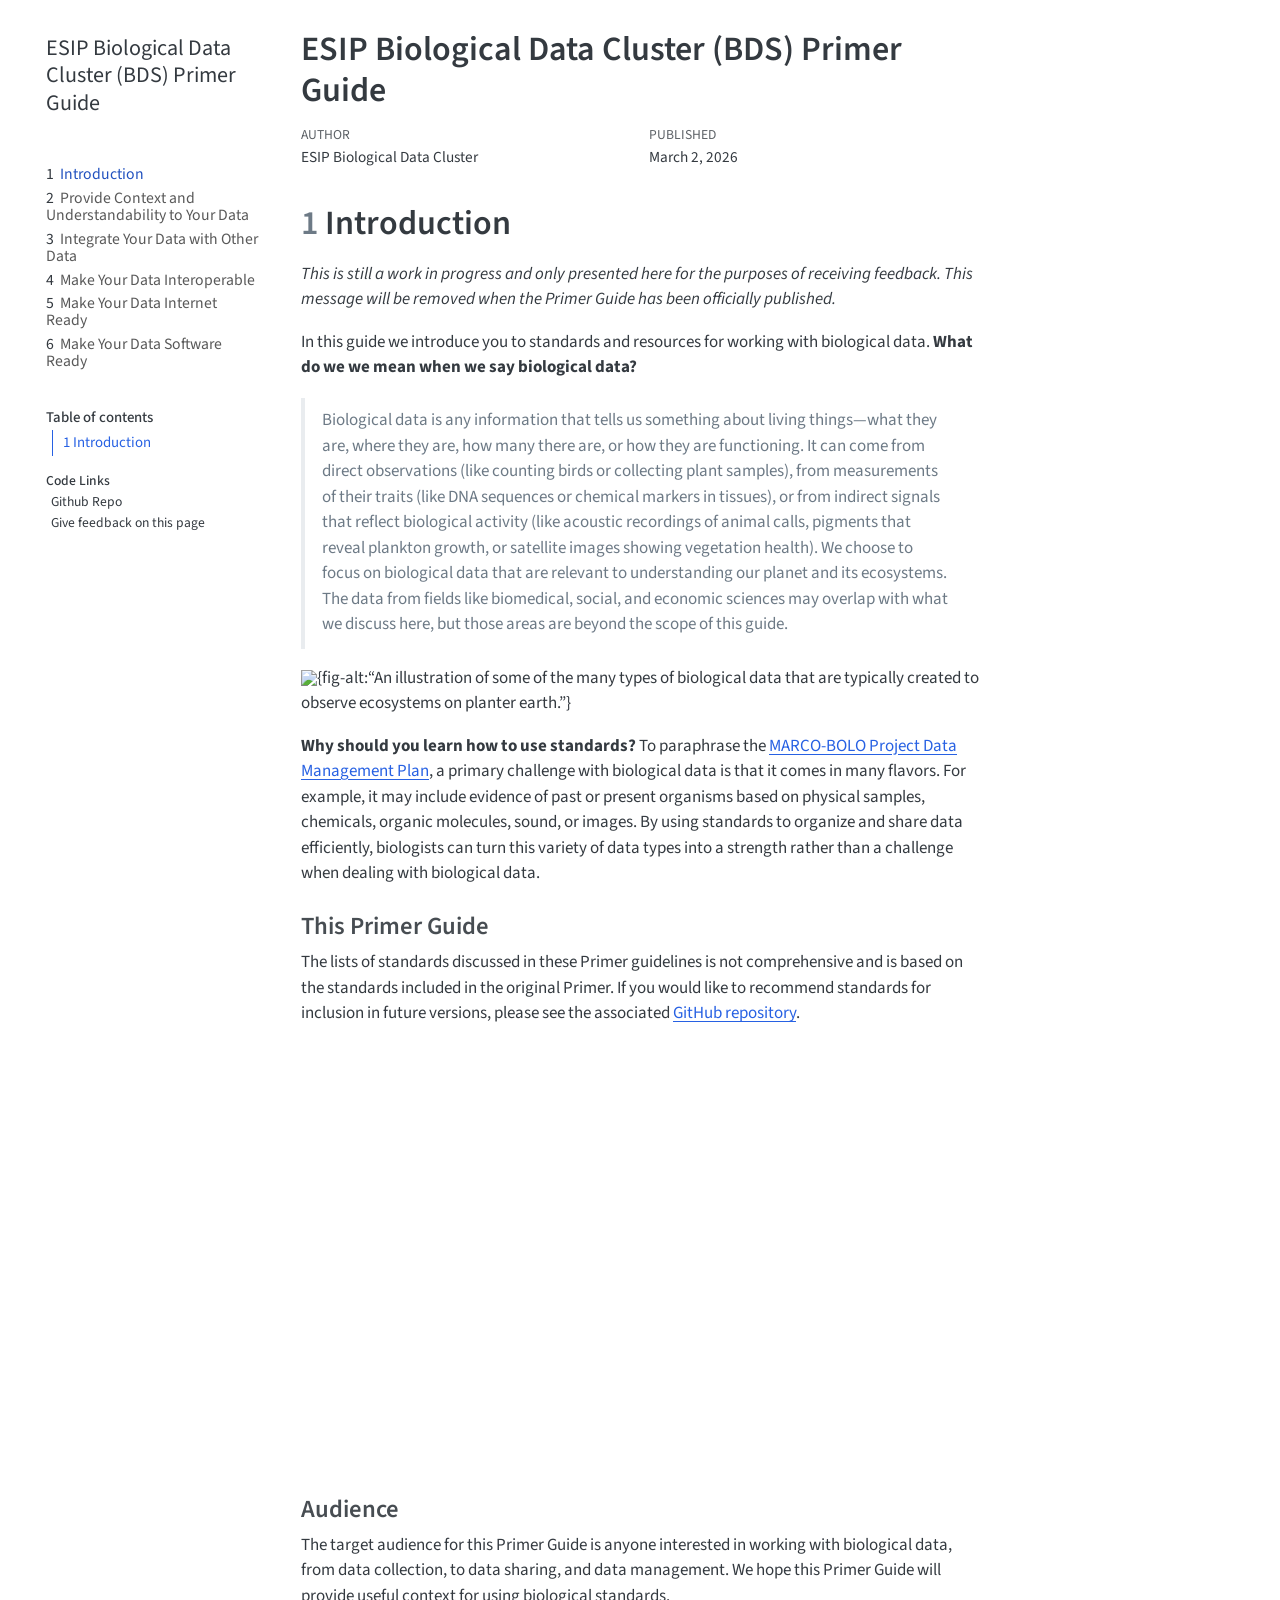
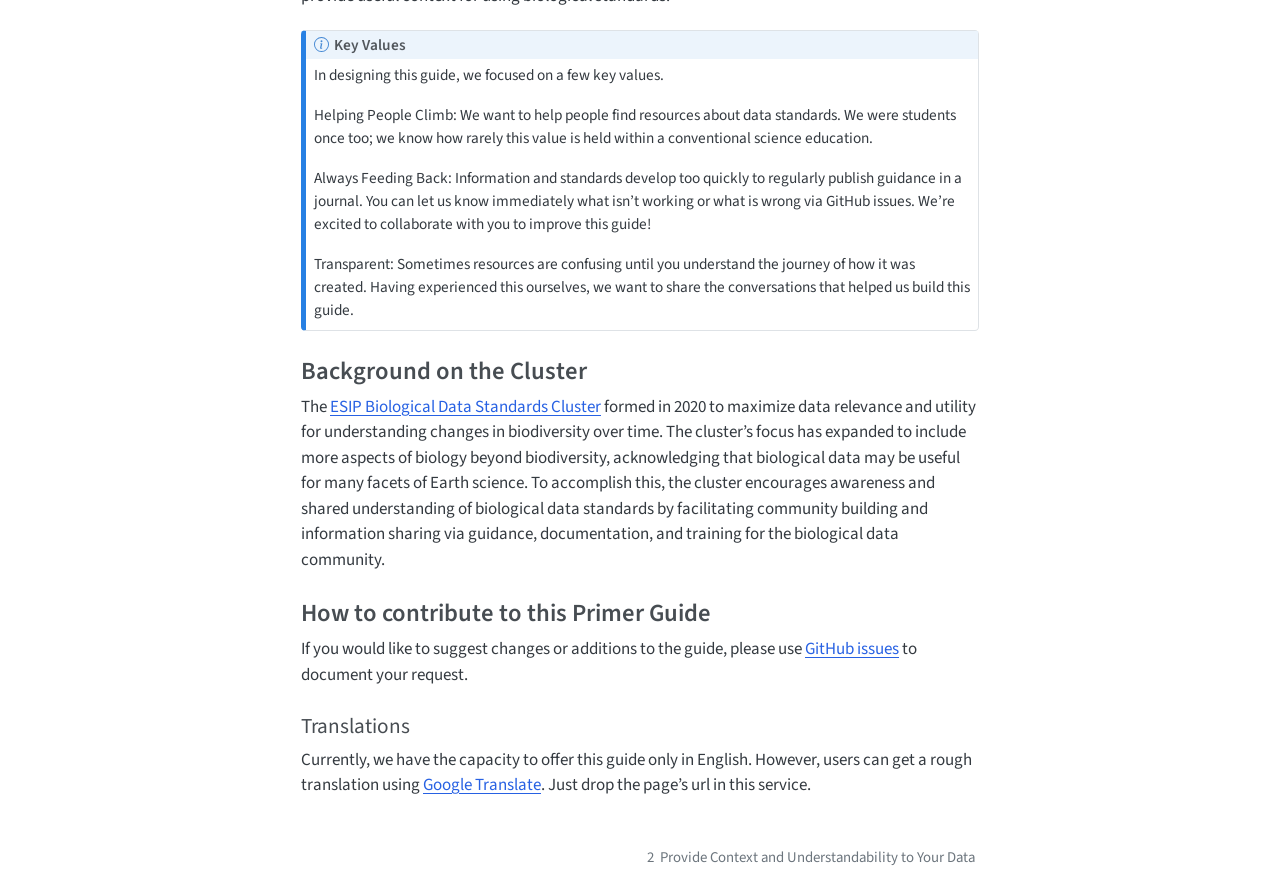
==== index.html @ b3a2f8ca "Built site for gh-pages" ====
<!DOCTYPE html>
<html xmlns="http://www.w3.org/1999/xhtml" lang="en" xml:lang="en"><head>

<meta charset="utf-8">
<meta name="generator" content="quarto-1.7.31">

<meta name="viewport" content="width=device-width, initial-scale=1.0, user-scalable=yes">

<meta name="author" content="ESIP Biological Data Cluster">
<meta name="dcterms.date" content="2026-03-02">

<title>ESIP Biological Data Cluster (BDS) Primer Guide</title>
<style>
code{white-space: pre-wrap;}
span.smallcaps{font-variant: small-caps;}
div.columns{display: flex; gap: min(4vw, 1.5em);}
div.column{flex: auto; overflow-x: auto;}
div.hanging-indent{margin-left: 1.5em; text-indent: -1.5em;}
ul.task-list{list-style: none;}
ul.task-list li input[type="checkbox"] {
  width: 0.8em;
  margin: 0 0.8em 0.2em -1em; /* quarto-specific, see https://github.com/quarto-dev/quarto-cli/issues/4556 */ 
  vertical-align: middle;
}
</style>


<script src="site_libs/quarto-nav/quarto-nav.js"></script>
<script src="site_libs/quarto-nav/headroom.min.js"></script>
<script src="site_libs/clipboard/clipboard.min.js"></script>
<script src="site_libs/quarto-search/autocomplete.umd.js"></script>
<script src="site_libs/quarto-search/fuse.min.js"></script>
<script src="site_libs/quarto-search/quarto-search.js"></script>
<meta name="quarto:offset" content="./">
<link href="./context_understandability.html" rel="next">
<script src="site_libs/quarto-html/quarto.js" type="module"></script>
<script src="site_libs/quarto-html/tabsets/tabsets.js" type="module"></script>
<script src="site_libs/quarto-html/popper.min.js"></script>
<script src="site_libs/quarto-html/tippy.umd.min.js"></script>
<script src="site_libs/quarto-html/anchor.min.js"></script>
<link href="site_libs/quarto-html/tippy.css" rel="stylesheet">
<link href="site_libs/quarto-html/quarto-syntax-highlighting-e1a5c8363afafaef2c763b6775fbf3ca.css" rel="stylesheet" id="quarto-text-highlighting-styles">
<script src="site_libs/bootstrap/bootstrap.min.js"></script>
<link href="site_libs/bootstrap/bootstrap-icons.css" rel="stylesheet">
<link href="site_libs/bootstrap/bootstrap-485d01fc63b59abcd3ee1bf1e8e2748d.min.css" rel="stylesheet" append-hash="true" id="quarto-bootstrap" data-mode="light">
<link href="site_libs/quarto-contrib/fontawesome6-1.2.0/all.min.css" rel="stylesheet">
<link href="site_libs/quarto-contrib/fontawesome6-1.2.0/latex-fontsize.css" rel="stylesheet">
<script id="quarto-search-options" type="application/json">{
  "location": "sidebar",
  "copy-button": false,
  "collapse-after": 3,
  "panel-placement": "start",
  "type": "textbox",
  "limit": 50,
  "keyboard-shortcut": [
    "f",
    "/",
    "s"
  ],
  "show-item-context": false,
  "language": {
    "search-no-results-text": "No results",
    "search-matching-documents-text": "matching documents",
    "search-copy-link-title": "Copy link to search",
    "search-hide-matches-text": "Hide additional matches",
    "search-more-match-text": "more match in this document",
    "search-more-matches-text": "more matches in this document",
    "search-clear-button-title": "Clear",
    "search-text-placeholder": "",
    "search-detached-cancel-button-title": "Cancel",
    "search-submit-button-title": "Submit",
    "search-label": "Search"
  }
}</script>


</head>

<body class="nav-sidebar floating quarto-light">

<div id="quarto-search-results"></div>
  <header id="quarto-header" class="headroom fixed-top">
  <nav class="quarto-secondary-nav">
    <div class="container-fluid d-flex">
      <button type="button" class="quarto-btn-toggle btn" data-bs-toggle="collapse" role="button" data-bs-target=".quarto-sidebar-collapse-item" aria-controls="quarto-sidebar" aria-expanded="false" aria-label="Toggle sidebar navigation" onclick="if (window.quartoToggleHeadroom) { window.quartoToggleHeadroom(); }">
        <i class="bi bi-layout-text-sidebar-reverse"></i>
      </button>
        <nav class="quarto-page-breadcrumbs" aria-label="breadcrumb"><ol class="breadcrumb"><li class="breadcrumb-item"><a href="./index.html"><span class="chapter-number">1</span>&nbsp; <span class="chapter-title">Introduction</span></a></li></ol></nav>
        <a class="flex-grow-1" role="navigation" data-bs-toggle="collapse" data-bs-target=".quarto-sidebar-collapse-item" aria-controls="quarto-sidebar" aria-expanded="false" aria-label="Toggle sidebar navigation" onclick="if (window.quartoToggleHeadroom) { window.quartoToggleHeadroom(); }">      
        </a>
      <button type="button" class="btn quarto-search-button" aria-label="Search" onclick="window.quartoOpenSearch();">
        <i class="bi bi-search"></i>
      </button>
    </div>
  </nav>
</header>
<!-- content -->
<div id="quarto-content" class="quarto-container page-columns page-rows-contents page-layout-article">
<!-- sidebar -->
  <nav id="quarto-sidebar" class="sidebar collapse collapse-horizontal quarto-sidebar-collapse-item sidebar-navigation floating overflow-auto">
    <div class="pt-lg-2 mt-2 text-left sidebar-header">
    <div class="sidebar-title mb-0 py-0">
      <a href="./">ESIP Biological Data Cluster (BDS) Primer Guide</a> 
    </div>
      </div>
        <div class="mt-2 flex-shrink-0 align-items-center">
        <div class="sidebar-search">
        <div id="quarto-search" class="" title="Search"></div>
        </div>
        </div>
    <div class="sidebar-menu-container"> 
    <ul class="list-unstyled mt-1">
        <li class="sidebar-item">
  <div class="sidebar-item-container"> 
  <a href="./index.html" class="sidebar-item-text sidebar-link active">
 <span class="menu-text"><span class="chapter-number">1</span>&nbsp; <span class="chapter-title">Introduction</span></span></a>
  </div>
</li>
        <li class="sidebar-item">
  <div class="sidebar-item-container"> 
  <a href="./context_understandability.html" class="sidebar-item-text sidebar-link">
 <span class="menu-text"><span class="chapter-number">2</span>&nbsp; <span class="chapter-title">Provide Context and Understandability to Your Data</span></span></a>
  </div>
</li>
        <li class="sidebar-item">
  <div class="sidebar-item-container"> 
  <a href="./integrate_data.html" class="sidebar-item-text sidebar-link">
 <span class="menu-text"><span class="chapter-number">3</span>&nbsp; <span class="chapter-title">Integrate Your Data with Other Data</span></span></a>
  </div>
</li>
        <li class="sidebar-item">
  <div class="sidebar-item-container"> 
  <a href="./interoperable_data.html" class="sidebar-item-text sidebar-link">
 <span class="menu-text"><span class="chapter-number">4</span>&nbsp; <span class="chapter-title">Make Your Data Interoperable</span></span></a>
  </div>
</li>
        <li class="sidebar-item">
  <div class="sidebar-item-container"> 
  <a href="./make_your_data_internet_ready.html" class="sidebar-item-text sidebar-link">
 <span class="menu-text"><span class="chapter-number">5</span>&nbsp; <span class="chapter-title">Make Your Data Internet Ready</span></span></a>
  </div>
</li>
        <li class="sidebar-item">
  <div class="sidebar-item-container"> 
  <a href="./software_ready.html" class="sidebar-item-text sidebar-link">
 <span class="menu-text"><span class="chapter-number">6</span>&nbsp; <span class="chapter-title">Make Your Data Software Ready</span></span></a>
  </div>
</li>
    </ul>
    </div>
    <nav id="TOC" role="doc-toc" class="toc-active">
    <h2 id="toc-title">Table of contents</h2>
   
  <ul>
  <li><a href="#introduction" id="toc-introduction" class="nav-link active" data-scroll-target="#introduction"><span class="header-section-number">1</span> Introduction</a>
  <ul class="collapse">
  <li><a href="#this-primer-guide" id="toc-this-primer-guide" class="nav-link" data-scroll-target="#this-primer-guide">This Primer Guide</a></li>
  <li><a href="#audience" id="toc-audience" class="nav-link" data-scroll-target="#audience">Audience</a></li>
  <li><a href="#background-on-the-cluster" id="toc-background-on-the-cluster" class="nav-link" data-scroll-target="#background-on-the-cluster">Background on the Cluster</a></li>
  <li><a href="#how-to-contribute-to-this-primer-guide" id="toc-how-to-contribute-to-this-primer-guide" class="nav-link" data-scroll-target="#how-to-contribute-to-this-primer-guide">How to contribute to this Primer Guide</a></li>
  </ul></li>
  </ul>
<div class="quarto-code-links"><h2>Code Links</h2><ul><li><a href="https://github.com/ESIPFed/bds-primer-best-practices"><i class="bi bi-github"></i>Github Repo</a></li><li><a href="https://github.com/ESIPFed/bds-primer-best-practices/issues/new/choose"><i class="bi bi-lightbulb"></i>Give feedback on this page</a></li></ul></div></nav>
</nav>
<div id="quarto-sidebar-glass" class="quarto-sidebar-collapse-item" data-bs-toggle="collapse" data-bs-target=".quarto-sidebar-collapse-item"></div>
<!-- margin-sidebar -->
    <div id="quarto-margin-sidebar" class="sidebar margin-sidebar zindex-bottom">
    </div>
<!-- main -->
<main class="content" id="quarto-document-content">

<header id="title-block-header" class="quarto-title-block default">
<div class="quarto-title">
<h1 class="title">ESIP Biological Data Cluster (BDS) Primer Guide</h1>
</div>



<div class="quarto-title-meta">

    <div>
    <div class="quarto-title-meta-heading">Author</div>
    <div class="quarto-title-meta-contents">
             <p>ESIP Biological Data Cluster </p>
          </div>
  </div>
    
    <div>
    <div class="quarto-title-meta-heading">Published</div>
    <div class="quarto-title-meta-contents">
      <p class="date">March 2, 2026</p>
    </div>
  </div>
  
    
  </div>
  


</header>


<section id="introduction" class="level1" data-number="1">
<h1 data-number="1"><span class="header-section-number">1</span> Introduction</h1>
<p><em>This is still a work in progress and only presented here for the purposes of receiving feedback. This message will be removed when the Primer Guide has been officially published.</em></p>
<p>In this guide we introduce you to standards and resources for working with biological data. <strong>What do we we mean when we say biological data?</strong></p>
<blockquote class="blockquote">
<p>Biological data is any information that tells us something about living things—what they are, where they are, how many there are, or how they are functioning. It can come from direct observations (like counting birds or collecting plant samples), from measurements of their traits (like DNA sequences or chemical markers in tissues), or from indirect signals that reflect biological activity (like acoustic recordings of animal calls, pigments that reveal plankton growth, or satellite images showing vegetation health). We choose to focus on biological data that are relevant to understanding our planet and its ecosystems. The data from fields like biomedical, social, and economic sciences may overlap with what we discuss here, but those areas are beyond the scope of this guide.</p>
</blockquote>
<p><img src="images/what_is_biological_data.svg" class="img-fluid">{fig-alt:“An illustration of some of the many types of biological data that are typically created to observe ecosystems on planter earth.”}</p>
<p><strong>Why should you learn how to use standards?</strong> To paraphrase the <a href="https://doi.org/10.5281/zenodo.8208410">MARCO-BOLO Project Data Management Plan</a>, a primary challenge with biological data is that it comes in many flavors. For example, it may include evidence of past or present organisms based on physical samples, chemicals, organic molecules, sound, or images. By using standards to organize and share data efficiently, biologists can turn this variety of data types into a strength rather than a challenge when dealing with biological data.</p>
<section id="this-primer-guide" class="level3">
<h3 class="anchored" data-anchor-id="this-primer-guide">This Primer Guide</h3>
<p>The lists of standards discussed in these Primer guidelines is not comprehensive and is based on the standards included in the original Primer. If you would like to recommend standards for inclusion in future versions, please see the associated <a href="https://github.com/ESIPFed/bds-primer-best-practices">GitHub repository</a>.</p>
<iframe src="https://widgets.figshare.com/articles/16806712/embed?show_title=1" width="748" height="400" allowfullscreen="" frameborder="0">
</iframe>
</section>
<section id="audience" class="level3">
<h3 class="anchored" data-anchor-id="audience">Audience</h3>
<p>The target audience for this Primer Guide is anyone interested in working with biological data, from data collection, to data sharing, and data management. We hope this Primer Guide will provide useful context for using biological standards.</p>
<div class="callout callout-style-default callout-note callout-titled">
<div class="callout-header d-flex align-content-center">
<div class="callout-icon-container">
<i class="callout-icon"></i>
</div>
<div class="callout-title-container flex-fill">
Key Values
</div>
</div>
<div class="callout-body-container callout-body">
<p>In designing this guide, we focused on a few key values.</p>
<p><i class="fa-solid fa-person-hiking fa-2xl" aria-label="person-hiking"></i> Helping People Climb: We want to help people find resources about data standards. We were students once too; we know how rarely this value is held within a conventional science education.</p>
<p><i class="fa-solid fa-arrows-spin fa-2xl" aria-label="arrows-spin"></i> Always Feeding Back: Information and standards develop too quickly to regularly publish guidance in a journal. You can let us know immediately what isn’t working or what is wrong via GitHub issues. We’re excited to collaborate with you to improve this guide!</p>
<p><i class="fa-solid fa-magnifying-glass fa-2xl" aria-label="magnifying-glass"></i> Transparent: Sometimes resources are confusing until you understand the journey of how it was created. Having experienced this ourselves, we want to share the conversations that helped us build this guide.</p>
</div>
</div>
</section>
<section id="background-on-the-cluster" class="level3">
<h3 class="anchored" data-anchor-id="background-on-the-cluster">Background on the Cluster</h3>
<p>The <a href="https://wiki.esipfed.org/Biological_Data_Standards_Cluster">ESIP Biological Data Standards Cluster</a> formed in 2020 to maximize data relevance and utility for understanding changes in biodiversity over time. The cluster’s focus has expanded to include more aspects of biology beyond biodiversity, acknowledging that biological data may be useful for many facets of Earth science. To accomplish this, the cluster encourages awareness and shared understanding of biological data standards by facilitating community building and information sharing via guidance, documentation, and training for the biological data community.</p>
</section>
<section id="how-to-contribute-to-this-primer-guide" class="level3">
<h3 class="anchored" data-anchor-id="how-to-contribute-to-this-primer-guide">How to contribute to this Primer Guide</h3>
<p>If you would like to suggest changes or additions to the guide, please use <a href="https://github.com/ESIPFed/bds-primer-best-practices/issues/new/choose">GitHub issues</a> to document your request.</p>
<section id="translations" class="level4">
<h4 class="anchored" data-anchor-id="translations">Translations</h4>
<p>Currently, we have the capacity to offer this guide only in English. However, users can get a rough translation using <a href="https://translate.google.com/?sl=en&amp;tl=es&amp;op=websites">Google Translate</a>. Just drop the page’s url in this service.</p>


</section>
</section>
</section>

</main> <!-- /main -->
<script id="quarto-html-after-body" type="application/javascript">
  window.document.addEventListener("DOMContentLoaded", function (event) {
    const icon = "";
    const anchorJS = new window.AnchorJS();
    anchorJS.options = {
      placement: 'right',
      icon: icon
    };
    anchorJS.add('.anchored');
    const isCodeAnnotation = (el) => {
      for (const clz of el.classList) {
        if (clz.startsWith('code-annotation-')) {                     
          return true;
        }
      }
      return false;
    }
    const onCopySuccess = function(e) {
      // button target
      const button = e.trigger;
      // don't keep focus
      button.blur();
      // flash "checked"
      button.classList.add('code-copy-button-checked');
      var currentTitle = button.getAttribute("title");
      button.setAttribute("title", "Copied!");
      let tooltip;
      if (window.bootstrap) {
        button.setAttribute("data-bs-toggle", "tooltip");
        button.setAttribute("data-bs-placement", "left");
        button.setAttribute("data-bs-title", "Copied!");
        tooltip = new bootstrap.Tooltip(button, 
          { trigger: "manual", 
            customClass: "code-copy-button-tooltip",
            offset: [0, -8]});
        tooltip.show();    
      }
      setTimeout(function() {
        if (tooltip) {
          tooltip.hide();
          button.removeAttribute("data-bs-title");
          button.removeAttribute("data-bs-toggle");
          button.removeAttribute("data-bs-placement");
        }
        button.setAttribute("title", currentTitle);
        button.classList.remove('code-copy-button-checked');
      }, 1000);
      // clear code selection
      e.clearSelection();
    }
    const getTextToCopy = function(trigger) {
        const codeEl = trigger.previousElementSibling.cloneNode(true);
        for (const childEl of codeEl.children) {
          if (isCodeAnnotation(childEl)) {
            childEl.remove();
          }
        }
        return codeEl.innerText;
    }
    const clipboard = new window.ClipboardJS('.code-copy-button:not([data-in-quarto-modal])', {
      text: getTextToCopy
    });
    clipboard.on('success', onCopySuccess);
    if (window.document.getElementById('quarto-embedded-source-code-modal')) {
      const clipboardModal = new window.ClipboardJS('.code-copy-button[data-in-quarto-modal]', {
        text: getTextToCopy,
        container: window.document.getElementById('quarto-embedded-source-code-modal')
      });
      clipboardModal.on('success', onCopySuccess);
    }
      var localhostRegex = new RegExp(/^(?:http|https):\/\/localhost\:?[0-9]*\//);
      var mailtoRegex = new RegExp(/^mailto:/);
        var filterRegex = new RegExp("^(?:http:|https:)\/\/esipfed\.github\.io");
      var isInternal = (href) => {
          return filterRegex.test(href) || localhostRegex.test(href) || mailtoRegex.test(href);
      }
      // Inspect non-navigation links and adorn them if external
     var links = window.document.querySelectorAll('a[href]:not(.nav-link):not(.navbar-brand):not(.toc-action):not(.sidebar-link):not(.sidebar-item-toggle):not(.pagination-link):not(.no-external):not([aria-hidden]):not(.dropdown-item):not(.quarto-navigation-tool):not(.about-link)');
      for (var i=0; i<links.length; i++) {
        const link = links[i];
        if (!isInternal(link.href)) {
          // undo the damage that might have been done by quarto-nav.js in the case of
          // links that we want to consider external
          if (link.dataset.originalHref !== undefined) {
            link.href = link.dataset.originalHref;
          }
            // target, if specified
            link.setAttribute("target", "_blank");
            if (link.getAttribute("rel") === null) {
              link.setAttribute("rel", "noopener");
            }
            // default icon
            link.classList.add("external");
        }
      }
    function tippyHover(el, contentFn, onTriggerFn, onUntriggerFn) {
      const config = {
        allowHTML: true,
        maxWidth: 500,
        delay: 100,
        arrow: false,
        appendTo: function(el) {
            return el.parentElement;
        },
        interactive: true,
        interactiveBorder: 10,
        theme: 'quarto',
        placement: 'bottom-start',
      };
      if (contentFn) {
        config.content = contentFn;
      }
      if (onTriggerFn) {
        config.onTrigger = onTriggerFn;
      }
      if (onUntriggerFn) {
        config.onUntrigger = onUntriggerFn;
      }
      window.tippy(el, config); 
    }
    const noterefs = window.document.querySelectorAll('a[role="doc-noteref"]');
    for (var i=0; i<noterefs.length; i++) {
      const ref = noterefs[i];
      tippyHover(ref, function() {
        // use id or data attribute instead here
        let href = ref.getAttribute('data-footnote-href') || ref.getAttribute('href');
        try { href = new URL(href).hash; } catch {}
        const id = href.replace(/^#\/?/, "");
        const note = window.document.getElementById(id);
        if (note) {
          return note.innerHTML;
        } else {
          return "";
        }
      });
    }
    const xrefs = window.document.querySelectorAll('a.quarto-xref');
    const processXRef = (id, note) => {
      // Strip column container classes
      const stripColumnClz = (el) => {
        el.classList.remove("page-full", "page-columns");
        if (el.children) {
          for (const child of el.children) {
            stripColumnClz(child);
          }
        }
      }
      stripColumnClz(note)
      if (id === null || id.startsWith('sec-')) {
        // Special case sections, only their first couple elements
        const container = document.createElement("div");
        if (note.children && note.children.length > 2) {
          container.appendChild(note.children[0].cloneNode(true));
          for (let i = 1; i < note.children.length; i++) {
            const child = note.children[i];
            if (child.tagName === "P" && child.innerText === "") {
              continue;
            } else {
              container.appendChild(child.cloneNode(true));
              break;
            }
          }
          if (window.Quarto?.typesetMath) {
            window.Quarto.typesetMath(container);
          }
          return container.innerHTML
        } else {
          if (window.Quarto?.typesetMath) {
            window.Quarto.typesetMath(note);
          }
          return note.innerHTML;
        }
      } else {
        // Remove any anchor links if they are present
        const anchorLink = note.querySelector('a.anchorjs-link');
        if (anchorLink) {
          anchorLink.remove();
        }
        if (window.Quarto?.typesetMath) {
          window.Quarto.typesetMath(note);
        }
        if (note.classList.contains("callout")) {
          return note.outerHTML;
        } else {
          return note.innerHTML;
        }
      }
    }
    for (var i=0; i<xrefs.length; i++) {
      const xref = xrefs[i];
      tippyHover(xref, undefined, function(instance) {
        instance.disable();
        let url = xref.getAttribute('href');
        let hash = undefined; 
        if (url.startsWith('#')) {
          hash = url;
        } else {
          try { hash = new URL(url).hash; } catch {}
        }
        if (hash) {
          const id = hash.replace(/^#\/?/, "");
          const note = window.document.getElementById(id);
          if (note !== null) {
            try {
              const html = processXRef(id, note.cloneNode(true));
              instance.setContent(html);
            } finally {
              instance.enable();
              instance.show();
            }
          } else {
            // See if we can fetch this
            fetch(url.split('#')[0])
            .then(res => res.text())
            .then(html => {
              const parser = new DOMParser();
              const htmlDoc = parser.parseFromString(html, "text/html");
              const note = htmlDoc.getElementById(id);
              if (note !== null) {
                const html = processXRef(id, note);
                instance.setContent(html);
              } 
            }).finally(() => {
              instance.enable();
              instance.show();
            });
          }
        } else {
          // See if we can fetch a full url (with no hash to target)
          // This is a special case and we should probably do some content thinning / targeting
          fetch(url)
          .then(res => res.text())
          .then(html => {
            const parser = new DOMParser();
            const htmlDoc = parser.parseFromString(html, "text/html");
            const note = htmlDoc.querySelector('main.content');
            if (note !== null) {
              // This should only happen for chapter cross references
              // (since there is no id in the URL)
              // remove the first header
              if (note.children.length > 0 && note.children[0].tagName === "HEADER") {
                note.children[0].remove();
              }
              const html = processXRef(null, note);
              instance.setContent(html);
            } 
          }).finally(() => {
            instance.enable();
            instance.show();
          });
        }
      }, function(instance) {
      });
    }
        let selectedAnnoteEl;
        const selectorForAnnotation = ( cell, annotation) => {
          let cellAttr = 'data-code-cell="' + cell + '"';
          let lineAttr = 'data-code-annotation="' +  annotation + '"';
          const selector = 'span[' + cellAttr + '][' + lineAttr + ']';
          return selector;
        }
        const selectCodeLines = (annoteEl) => {
          const doc = window.document;
          const targetCell = annoteEl.getAttribute("data-target-cell");
          const targetAnnotation = annoteEl.getAttribute("data-target-annotation");
          const annoteSpan = window.document.querySelector(selectorForAnnotation(targetCell, targetAnnotation));
          const lines = annoteSpan.getAttribute("data-code-lines").split(",");
          const lineIds = lines.map((line) => {
            return targetCell + "-" + line;
          })
          let top = null;
          let height = null;
          let parent = null;
          if (lineIds.length > 0) {
              //compute the position of the single el (top and bottom and make a div)
              const el = window.document.getElementById(lineIds[0]);
              top = el.offsetTop;
              height = el.offsetHeight;
              parent = el.parentElement.parentElement;
            if (lineIds.length > 1) {
              const lastEl = window.document.getElementById(lineIds[lineIds.length - 1]);
              const bottom = lastEl.offsetTop + lastEl.offsetHeight;
              height = bottom - top;
            }
            if (top !== null && height !== null && parent !== null) {
              // cook up a div (if necessary) and position it 
              let div = window.document.getElementById("code-annotation-line-highlight");
              if (div === null) {
                div = window.document.createElement("div");
                div.setAttribute("id", "code-annotation-line-highlight");
                div.style.position = 'absolute';
                parent.appendChild(div);
              }
              div.style.top = top - 2 + "px";
              div.style.height = height + 4 + "px";
              div.style.left = 0;
              let gutterDiv = window.document.getElementById("code-annotation-line-highlight-gutter");
              if (gutterDiv === null) {
                gutterDiv = window.document.createElement("div");
                gutterDiv.setAttribute("id", "code-annotation-line-highlight-gutter");
                gutterDiv.style.position = 'absolute';
                const codeCell = window.document.getElementById(targetCell);
                const gutter = codeCell.querySelector('.code-annotation-gutter');
                gutter.appendChild(gutterDiv);
              }
              gutterDiv.style.top = top - 2 + "px";
              gutterDiv.style.height = height + 4 + "px";
            }
            selectedAnnoteEl = annoteEl;
          }
        };
        const unselectCodeLines = () => {
          const elementsIds = ["code-annotation-line-highlight", "code-annotation-line-highlight-gutter"];
          elementsIds.forEach((elId) => {
            const div = window.document.getElementById(elId);
            if (div) {
              div.remove();
            }
          });
          selectedAnnoteEl = undefined;
        };
          // Handle positioning of the toggle
      window.addEventListener(
        "resize",
        throttle(() => {
          elRect = undefined;
          if (selectedAnnoteEl) {
            selectCodeLines(selectedAnnoteEl);
          }
        }, 10)
      );
      function throttle(fn, ms) {
      let throttle = false;
      let timer;
        return (...args) => {
          if(!throttle) { // first call gets through
              fn.apply(this, args);
              throttle = true;
          } else { // all the others get throttled
              if(timer) clearTimeout(timer); // cancel #2
              timer = setTimeout(() => {
                fn.apply(this, args);
                timer = throttle = false;
              }, ms);
          }
        };
      }
        // Attach click handler to the DT
        const annoteDls = window.document.querySelectorAll('dt[data-target-cell]');
        for (const annoteDlNode of annoteDls) {
          annoteDlNode.addEventListener('click', (event) => {
            const clickedEl = event.target;
            if (clickedEl !== selectedAnnoteEl) {
              unselectCodeLines();
              const activeEl = window.document.querySelector('dt[data-target-cell].code-annotation-active');
              if (activeEl) {
                activeEl.classList.remove('code-annotation-active');
              }
              selectCodeLines(clickedEl);
              clickedEl.classList.add('code-annotation-active');
            } else {
              // Unselect the line
              unselectCodeLines();
              clickedEl.classList.remove('code-annotation-active');
            }
          });
        }
    const findCites = (el) => {
      const parentEl = el.parentElement;
      if (parentEl) {
        const cites = parentEl.dataset.cites;
        if (cites) {
          return {
            el,
            cites: cites.split(' ')
          };
        } else {
          return findCites(el.parentElement)
        }
      } else {
        return undefined;
      }
    };
    var bibliorefs = window.document.querySelectorAll('a[role="doc-biblioref"]');
    for (var i=0; i<bibliorefs.length; i++) {
      const ref = bibliorefs[i];
      const citeInfo = findCites(ref);
      if (citeInfo) {
        tippyHover(citeInfo.el, function() {
          var popup = window.document.createElement('div');
          citeInfo.cites.forEach(function(cite) {
            var citeDiv = window.document.createElement('div');
            citeDiv.classList.add('hanging-indent');
            citeDiv.classList.add('csl-entry');
            var biblioDiv = window.document.getElementById('ref-' + cite);
            if (biblioDiv) {
              citeDiv.innerHTML = biblioDiv.innerHTML;
            }
            popup.appendChild(citeDiv);
          });
          return popup.innerHTML;
        });
      }
    }
  });
  </script>
<nav class="page-navigation">
  <div class="nav-page nav-page-previous">
  </div>
  <div class="nav-page nav-page-next">
      <a href="./context_understandability.html" class="pagination-link" aria-label="Provide Context and Understandability to Your Data">
        <span class="nav-page-text"><span class="chapter-number">2</span>&nbsp; <span class="chapter-title">Provide Context and Understandability to Your Data</span></span> <i class="bi bi-arrow-right-short"></i>
      </a>
  </div>
</nav>
</div> <!-- /content -->




</body></html>
---- site_libs/quarto-html/quarto-syntax-highlighting-e1a5c8363afafaef2c763b6775fbf3ca.css ----
/* quarto syntax highlight colors */
:root {
  --quarto-hl-ot-color: #003B4F;
  --quarto-hl-at-color: #657422;
  --quarto-hl-ss-color: #20794D;
  --quarto-hl-an-color: #5E5E5E;
  --quarto-hl-fu-color: #4758AB;
  --quarto-hl-st-color: #20794D;
  --quarto-hl-cf-color: #003B4F;
  --quarto-hl-op-color: #5E5E5E;
  --quarto-hl-er-color: #AD0000;
  --quarto-hl-bn-color: #AD0000;
  --quarto-hl-al-color: #AD0000;
  --quarto-hl-va-color: #111111;
  --quarto-hl-bu-color: inherit;
  --quarto-hl-ex-color: inherit;
  --quarto-hl-pp-color: #AD0000;
  --quarto-hl-in-color: #5E5E5E;
  --quarto-hl-vs-color: #20794D;
  --quarto-hl-wa-color: #5E5E5E;
  --quarto-hl-do-color: #5E5E5E;
  --quarto-hl-im-color: #00769E;
  --quarto-hl-ch-color: #20794D;
  --quarto-hl-dt-color: #AD0000;
  --quarto-hl-fl-color: #AD0000;
  --quarto-hl-co-color: #5E5E5E;
  --quarto-hl-cv-color: #5E5E5E;
  --quarto-hl-cn-color: #8f5902;
  --quarto-hl-sc-color: #5E5E5E;
  --quarto-hl-dv-color: #AD0000;
  --quarto-hl-kw-color: #003B4F;
}

/* other quarto variables */
:root {
  --quarto-font-monospace: SFMono-Regular, Menlo, Monaco, Consolas, "Liberation Mono", "Courier New", monospace;
}

/* syntax highlight based on Pandoc's rules */
pre > code.sourceCode > span {
  color: #003B4F;
}

code.sourceCode > span {
  color: #003B4F;
}

div.sourceCode,
div.sourceCode pre.sourceCode {
  color: #003B4F;
}

/* Normal */
code span {
  color: #003B4F;
}

/* Alert */
code span.al {
  color: #AD0000;
  font-style: inherit;
}

/* Annotation */
code span.an {
  color: #5E5E5E;
  font-style: inherit;
}

/* Attribute */
code span.at {
  color: #657422;
  font-style: inherit;
}

/* BaseN */
code span.bn {
  color: #AD0000;
  font-style: inherit;
}

/* BuiltIn */
code span.bu {
  font-style: inherit;
}

/* ControlFlow */
code span.cf {
  color: #003B4F;
  font-weight: bold;
  font-style: inherit;
}

/* Char */
code span.ch {
  color: #20794D;
  font-style: inherit;
}

/* Constant */
code span.cn {
  color: #8f5902;
  font-style: inherit;
}

/* Comment */
code span.co {
  color: #5E5E5E;
  font-style: inherit;
}

/* CommentVar */
code span.cv {
  color: #5E5E5E;
  font-style: italic;
}

/* Documentation */
code span.do {
  color: #5E5E5E;
  font-style: italic;
}

/* DataType */
code span.dt {
  color: #AD0000;
  font-style: inherit;
}

/* DecVal */
code span.dv {
  color: #AD0000;
  font-style: inherit;
}

/* Error */
code span.er {
  color: #AD0000;
  font-style: inherit;
}

/* Extension */
code span.ex {
  font-style: inherit;
}

/* Float */
code span.fl {
  color: #AD0000;
  font-style: inherit;
}

/* Function */
code span.fu {
  color: #4758AB;
  font-style: inherit;
}

/* Import */
code span.im {
  color: #00769E;
  font-style: inherit;
}

/* Information */
code span.in {
  color: #5E5E5E;
  font-style: inherit;
}

/* Keyword */
code span.kw {
  color: #003B4F;
  font-weight: bold;
  font-style: inherit;
}

/* Operator */
code span.op {
  color: #5E5E5E;
  font-style: inherit;
}

/* Other */
code span.ot {
  color: #003B4F;
  font-style: inherit;
}

/* Preprocessor */
code span.pp {
  color: #AD0000;
  font-style: inherit;
}

/* SpecialChar */
code span.sc {
  color: #5E5E5E;
  font-style: inherit;
}

/* SpecialString */
code span.ss {
  color: #20794D;
  font-style: inherit;
}

/* String */
code span.st {
  color: #20794D;
  font-style: inherit;
}

/* Variable */
code span.va {
  color: #111111;
  font-style: inherit;
}

/* VerbatimString */
code span.vs {
  color: #20794D;
  font-style: inherit;
}

/* Warning */
code span.wa {
  color: #5E5E5E;
  font-style: italic;
}

.prevent-inlining {
  content: "</";
}

/*# sourceMappingURL=c735b2cac6c846c1abc72f5ce1520814.css.map */
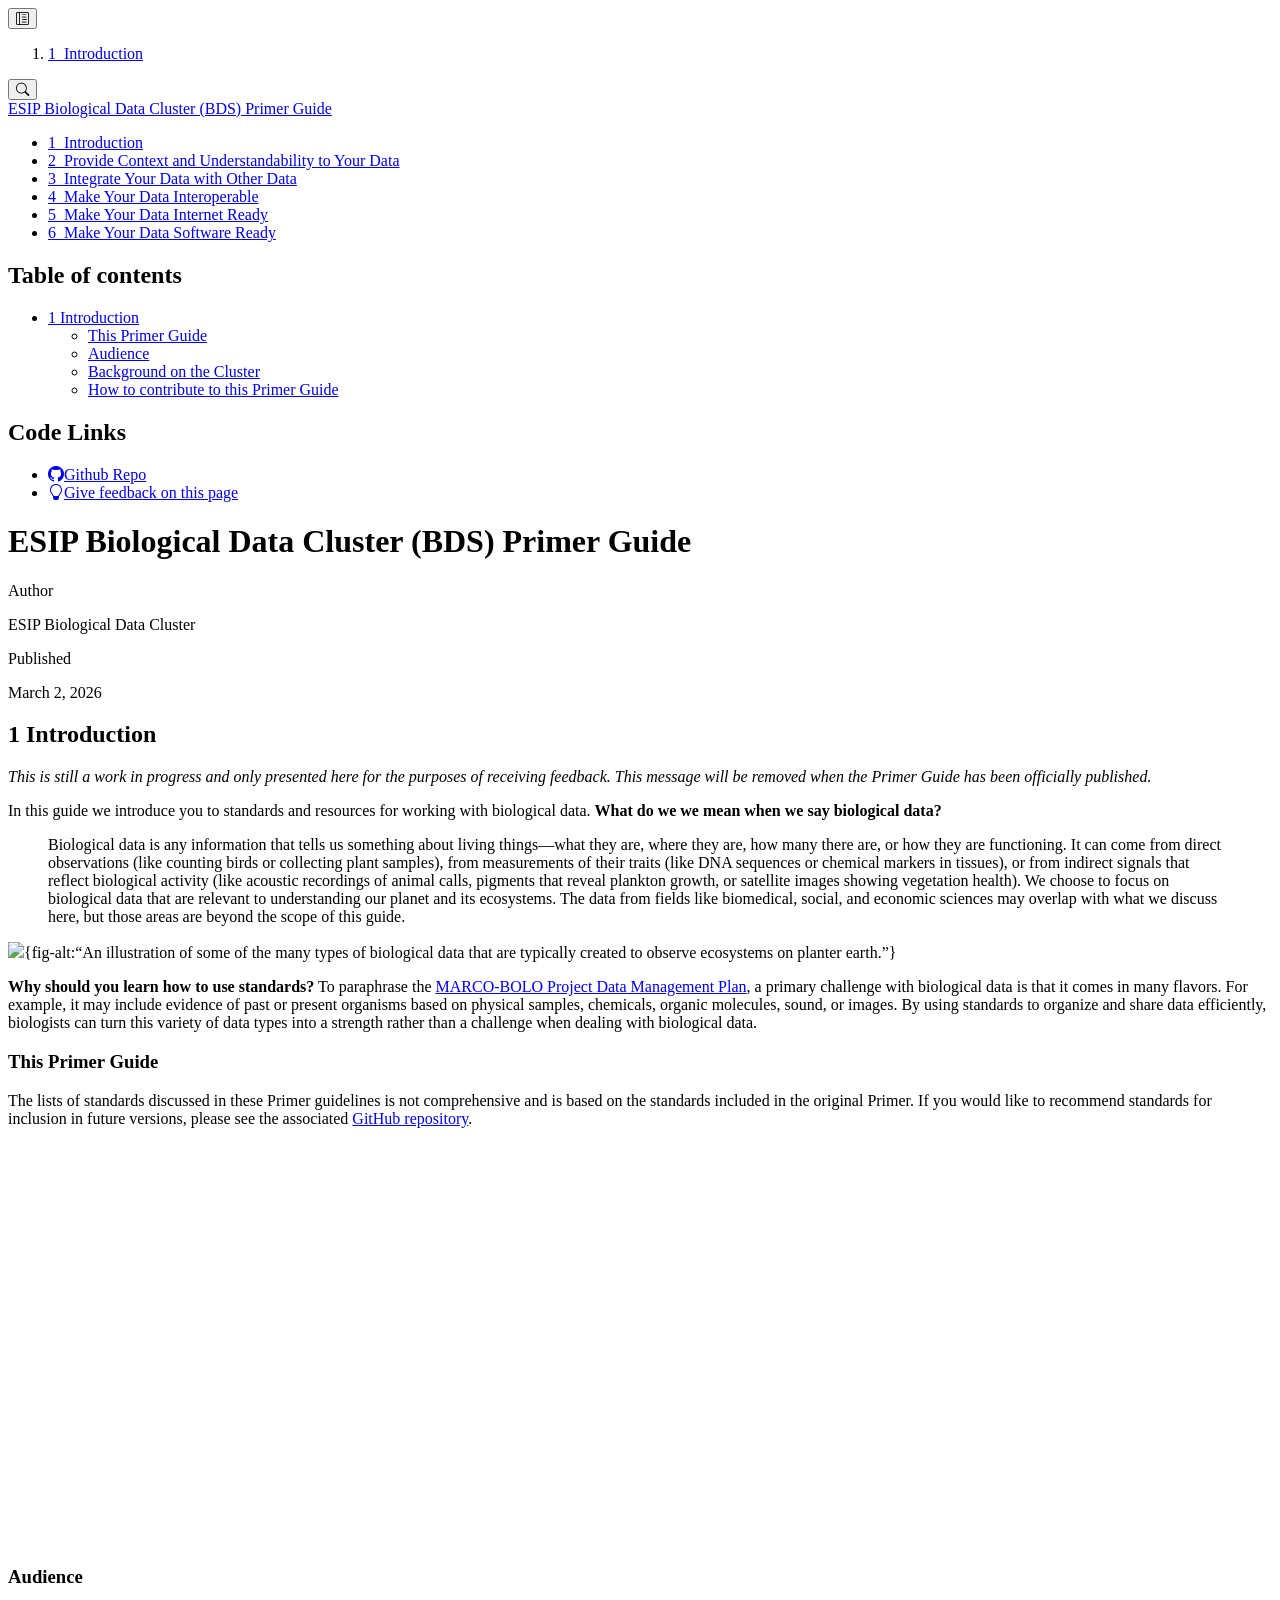
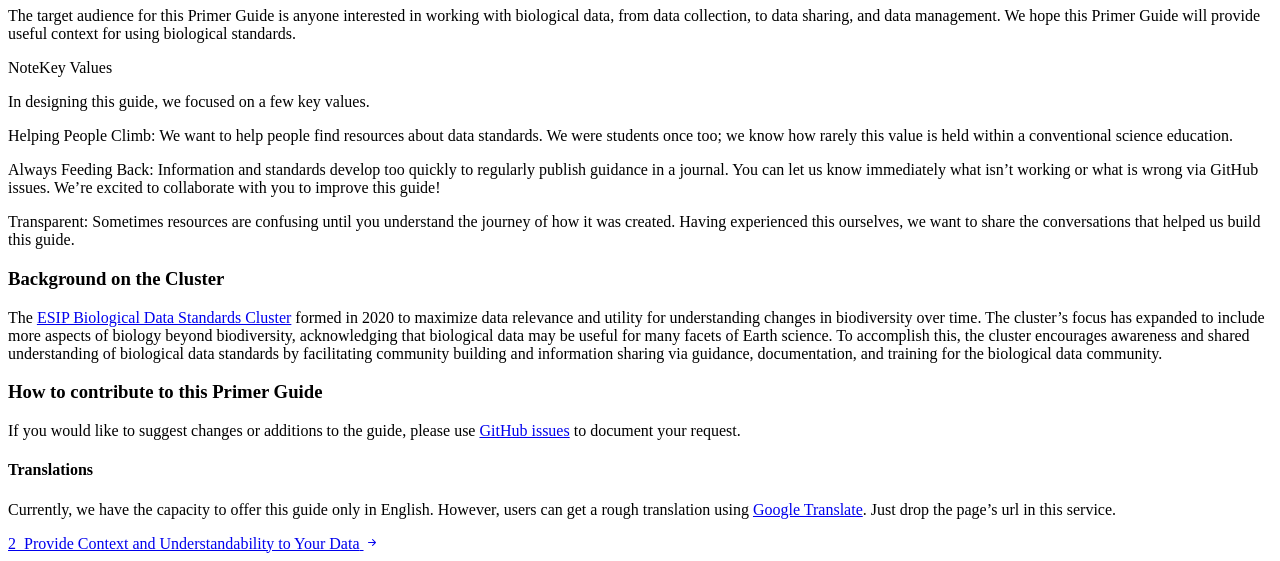
==== commit 1ff23e9e: "Built site for gh-pages" ====
--- a/index.html
+++ b/index.html
@@ -2,7 +2,7 @@
 <html xmlns="http://www.w3.org/1999/xhtml" lang="en" xml:lang="en"><head>
 
 <meta charset="utf-8">
-<meta name="generator" content="quarto-1.7.31">
+<meta name="generator" content="quarto-1.8.27">
 
 <meta name="viewport" content="width=device-width, initial-scale=1.0, user-scalable=yes">
 
@@ -35,14 +35,15 @@
 <link href="./context_understandability.html" rel="next">
 <script src="site_libs/quarto-html/quarto.js" type="module"></script>
 <script src="site_libs/quarto-html/tabsets/tabsets.js" type="module"></script>
+<script src="site_libs/quarto-html/axe/axe-check.js" type="module"></script>
 <script src="site_libs/quarto-html/popper.min.js"></script>
 <script src="site_libs/quarto-html/tippy.umd.min.js"></script>
 <script src="site_libs/quarto-html/anchor.min.js"></script>
 <link href="site_libs/quarto-html/tippy.css" rel="stylesheet">
-<link href="site_libs/quarto-html/quarto-syntax-highlighting-e1a5c8363afafaef2c763b6775fbf3ca.css" rel="stylesheet" id="quarto-text-highlighting-styles">
+<link href="site_libs/quarto-html/quarto-syntax-highlighting-ed96de9b727972fe78a7b5d16c58bf87.css" rel="stylesheet" id="quarto-text-highlighting-styles">
 <script src="site_libs/bootstrap/bootstrap.min.js"></script>
 <link href="site_libs/bootstrap/bootstrap-icons.css" rel="stylesheet">
-<link href="site_libs/bootstrap/bootstrap-485d01fc63b59abcd3ee1bf1e8e2748d.min.css" rel="stylesheet" append-hash="true" id="quarto-bootstrap" data-mode="light">
+<link href="site_libs/bootstrap/bootstrap-00ccf60c28c3bdf2d57f5131fbf16f11.min.css" rel="stylesheet" append-hash="true" id="quarto-bootstrap" data-mode="light">
 <link href="site_libs/quarto-contrib/fontawesome6-1.2.0/all.min.css" rel="stylesheet">
 <link href="site_libs/quarto-contrib/fontawesome6-1.2.0/latex-fontsize.css" rel="stylesheet">
 <script id="quarto-search-options" type="application/json">{
@@ -224,7 +225,7 @@
 <i class="callout-icon"></i>
 </div>
 <div class="callout-title-container flex-fill">
-Key Values
+<span class="screen-reader-only">Note</span>Key Values
 </div>
 </div>
 <div class="callout-body-container callout-body">
@@ -303,13 +304,14 @@
       e.clearSelection();
     }
     const getTextToCopy = function(trigger) {
-        const codeEl = trigger.previousElementSibling.cloneNode(true);
-        for (const childEl of codeEl.children) {
-          if (isCodeAnnotation(childEl)) {
-            childEl.remove();
-          }
-        }
-        return codeEl.innerText;
+      const outerScaffold = trigger.parentElement.cloneNode(true);
+      const codeEl = outerScaffold.querySelector('code');
+      for (const childEl of codeEl.children) {
+        if (isCodeAnnotation(childEl)) {
+          childEl.remove();
+        }
+      }
+      return codeEl.innerText;
     }
     const clipboard = new window.ClipboardJS('.code-copy-button:not([data-in-quarto-modal])', {
       text: getTextToCopy
--- a/site_libs/quarto-html/quarto-syntax-highlighting-ed96de9b727972fe78a7b5d16c58bf87.css
+++ b/site_libs/quarto-html/quarto-syntax-highlighting-ed96de9b727972fe78a7b5d16c58bf87.css
@@ -0,0 +1,236 @@
+/* quarto syntax highlight colors */
+:root {
+  --quarto-hl-ot-color: #003B4F;
+  --quarto-hl-at-color: #657422;
+  --quarto-hl-ss-color: #20794D;
+  --quarto-hl-an-color: #5E5E5E;
+  --quarto-hl-fu-color: #4758AB;
+  --quarto-hl-st-color: #20794D;
+  --quarto-hl-cf-color: #003B4F;
+  --quarto-hl-op-color: #5E5E5E;
+  --quarto-hl-er-color: #AD0000;
+  --quarto-hl-bn-color: #AD0000;
+  --quarto-hl-al-color: #AD0000;
+  --quarto-hl-va-color: #111111;
+  --quarto-hl-bu-color: inherit;
+  --quarto-hl-ex-color: inherit;
+  --quarto-hl-pp-color: #AD0000;
+  --quarto-hl-in-color: #5E5E5E;
+  --quarto-hl-vs-color: #20794D;
+  --quarto-hl-wa-color: #5E5E5E;
+  --quarto-hl-do-color: #5E5E5E;
+  --quarto-hl-im-color: #00769E;
+  --quarto-hl-ch-color: #20794D;
+  --quarto-hl-dt-color: #AD0000;
+  --quarto-hl-fl-color: #AD0000;
+  --quarto-hl-co-color: #5E5E5E;
+  --quarto-hl-cv-color: #5E5E5E;
+  --quarto-hl-cn-color: #8f5902;
+  --quarto-hl-sc-color: #5E5E5E;
+  --quarto-hl-dv-color: #AD0000;
+  --quarto-hl-kw-color: #003B4F;
+}
+
+/* other quarto variables */
+:root {
+  --quarto-font-monospace: SFMono-Regular, Menlo, Monaco, Consolas, "Liberation Mono", "Courier New", monospace;
+}
+
+/* syntax highlight based on Pandoc's rules */
+pre > code.sourceCode > span {
+  color: #003B4F;
+}
+
+code.sourceCode > span {
+  color: #003B4F;
+}
+
+div.sourceCode,
+div.sourceCode pre.sourceCode {
+  color: #003B4F;
+}
+
+/* Normal */
+code span {
+  color: #003B4F;
+}
+
+/* Alert */
+code span.al {
+  color: #AD0000;
+  font-style: inherit;
+}
+
+/* Annotation */
+code span.an {
+  color: #5E5E5E;
+  font-style: inherit;
+}
+
+/* Attribute */
+code span.at {
+  color: #657422;
+  font-style: inherit;
+}
+
+/* BaseN */
+code span.bn {
+  color: #AD0000;
+  font-style: inherit;
+}
+
+/* BuiltIn */
+code span.bu {
+  font-style: inherit;
+}
+
+/* ControlFlow */
+code span.cf {
+  color: #003B4F;
+  font-weight: bold;
+  font-style: inherit;
+}
+
+/* Char */
+code span.ch {
+  color: #20794D;
+  font-style: inherit;
+}
+
+/* Constant */
+code span.cn {
+  color: #8f5902;
+  font-style: inherit;
+}
+
+/* Comment */
+code span.co {
+  color: #5E5E5E;
+  font-style: inherit;
+}
+
+/* CommentVar */
+code span.cv {
+  color: #5E5E5E;
+  font-style: italic;
+}
+
+/* Documentation */
+code span.do {
+  color: #5E5E5E;
+  font-style: italic;
+}
+
+/* DataType */
+code span.dt {
+  color: #AD0000;
+  font-style: inherit;
+}
+
+/* DecVal */
+code span.dv {
+  color: #AD0000;
+  font-style: inherit;
+}
+
+/* Error */
+code span.er {
+  color: #AD0000;
+  font-style: inherit;
+}
+
+/* Extension */
+code span.ex {
+  font-style: inherit;
+}
+
+/* Float */
+code span.fl {
+  color: #AD0000;
+  font-style: inherit;
+}
+
+/* Function */
+code span.fu {
+  color: #4758AB;
+  font-style: inherit;
+}
+
+/* Import */
+code span.im {
+  color: #00769E;
+  font-style: inherit;
+}
+
+/* Information */
+code span.in {
+  color: #5E5E5E;
+  font-style: inherit;
+}
+
+/* Keyword */
+code span.kw {
+  color: #003B4F;
+  font-weight: bold;
+  font-style: inherit;
+}
+
+/* Operator */
+code span.op {
+  color: #5E5E5E;
+  font-style: inherit;
+}
+
+/* Other */
+code span.ot {
+  color: #003B4F;
+  font-style: inherit;
+}
+
+/* Preprocessor */
+code span.pp {
+  color: #AD0000;
+  font-style: inherit;
+}
+
+/* SpecialChar */
+code span.sc {
+  color: #5E5E5E;
+  font-style: inherit;
+}
+
+/* SpecialString */
+code span.ss {
+  color: #20794D;
+  font-style: inherit;
+}
+
+/* String */
+code span.st {
+  color: #20794D;
+  font-style: inherit;
+}
+
+/* Variable */
+code span.va {
+  color: #111111;
+  font-style: inherit;
+}
+
+/* VerbatimString */
+code span.vs {
+  color: #20794D;
+  font-style: inherit;
+}
+
+/* Warning */
+code span.wa {
+  color: #5E5E5E;
+  font-style: italic;
+}
+
+.prevent-inlining {
+  content: "</";
+}
+
+/*# sourceMappingURL=0920dd6d7437995b8cdf7429764427b1.css.map */
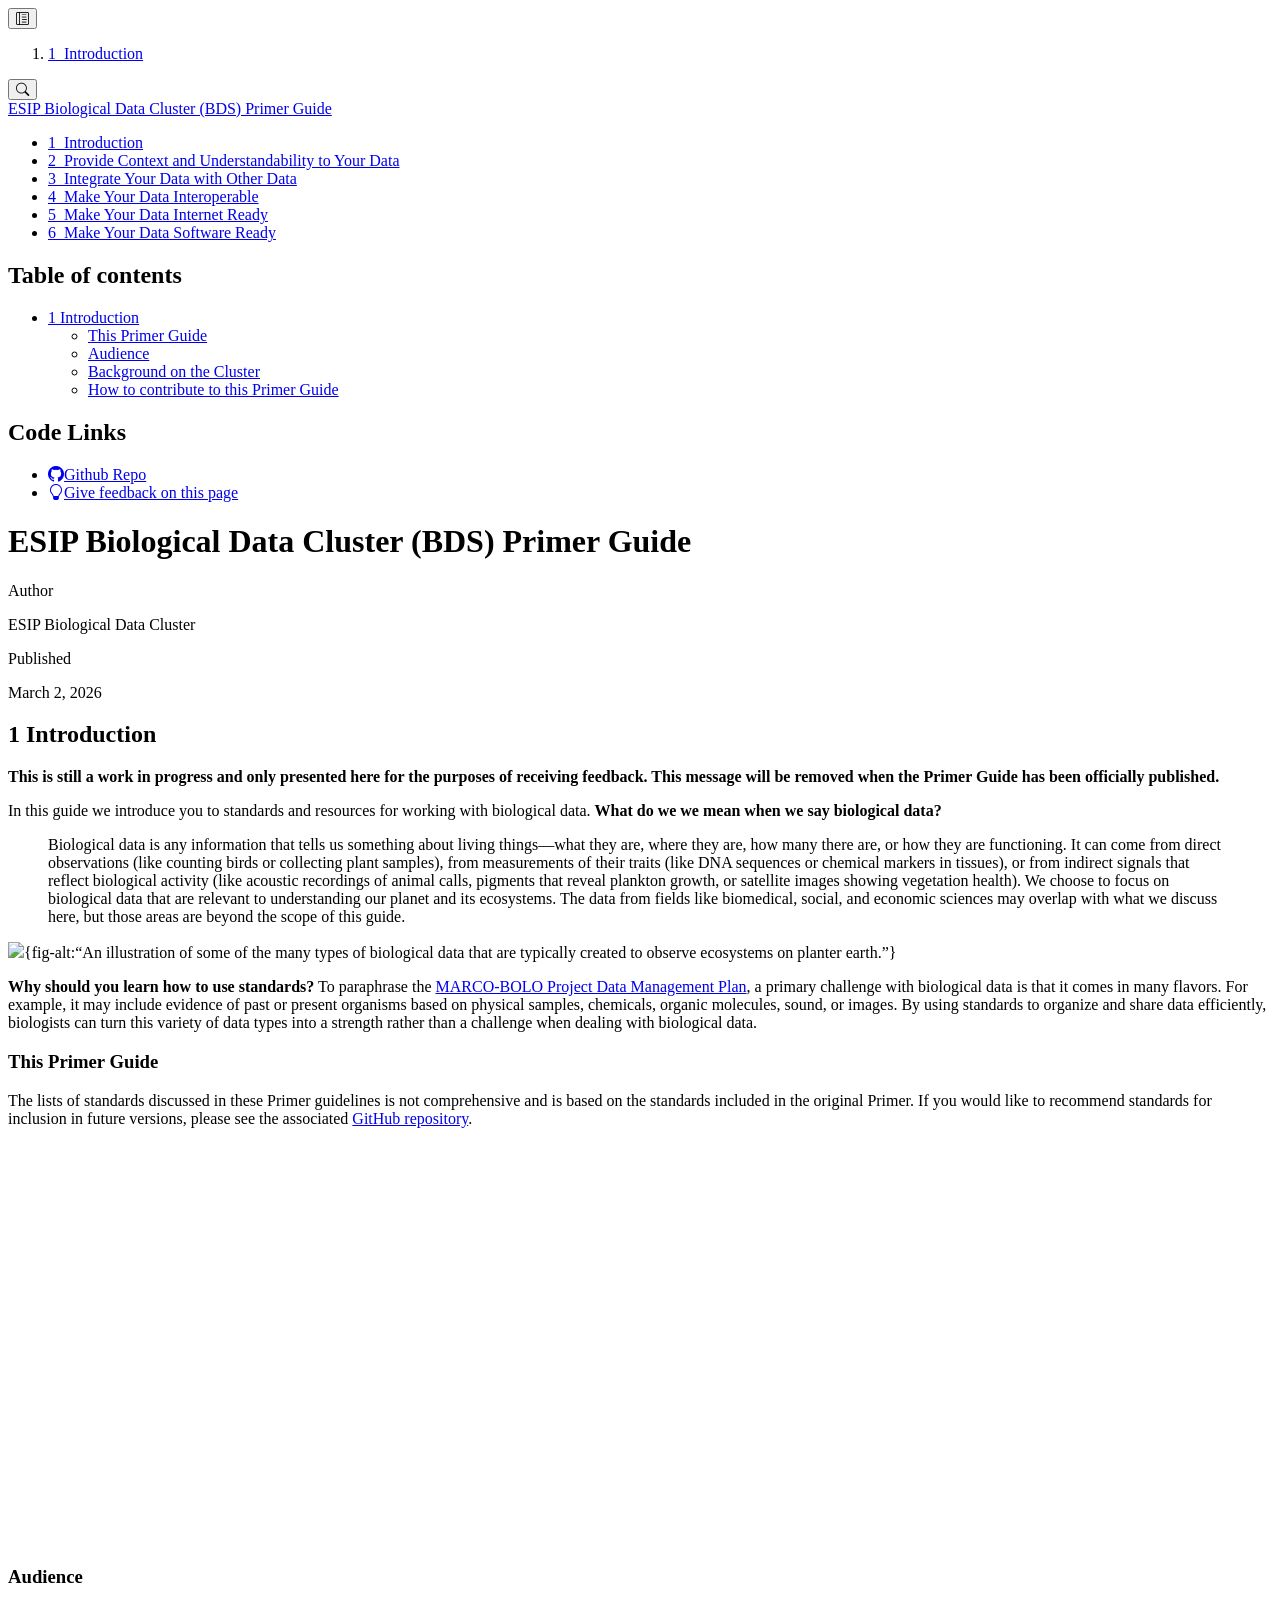
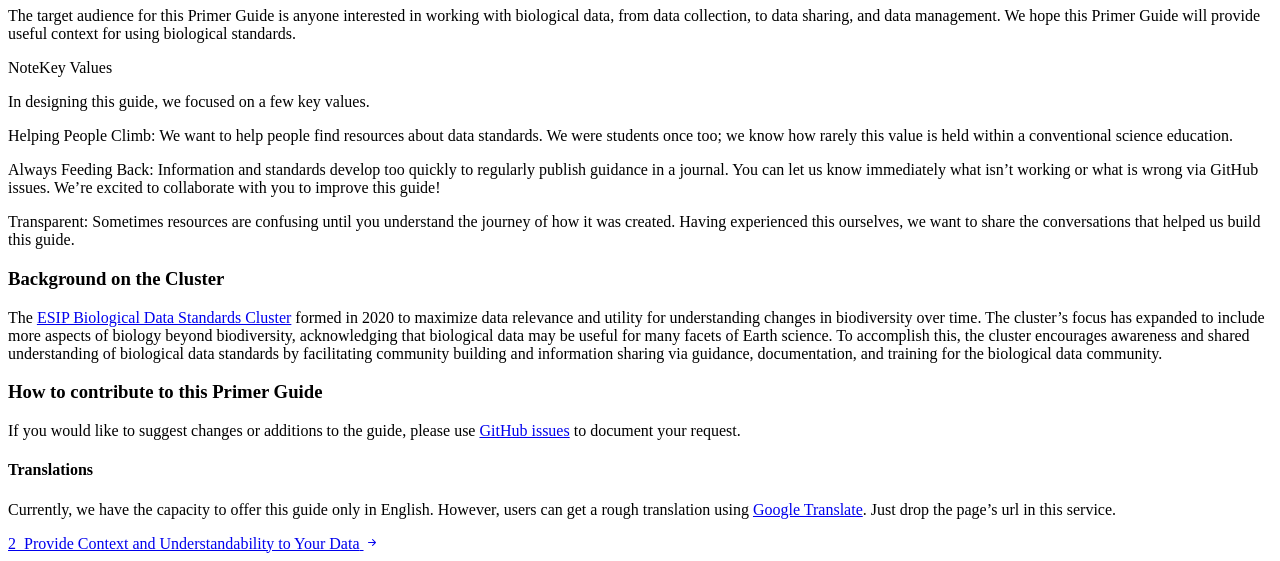
==== commit 8dc1dafa: "Built site for gh-pages" ====
--- a/index.html
+++ b/index.html
@@ -203,7 +203,7 @@
 
 <section id="introduction" class="level1" data-number="1">
 <h1 data-number="1"><span class="header-section-number">1</span> Introduction</h1>
-<p><em>This is still a work in progress and only presented here for the purposes of receiving feedback. This message will be removed when the Primer Guide has been officially published.</em></p>
+<p><strong>This is still a work in progress and only presented here for the purposes of receiving feedback. This message will be removed when the Primer Guide has been officially published.</strong></p>
 <p>In this guide we introduce you to standards and resources for working with biological data. <strong>What do we we mean when we say biological data?</strong></p>
 <blockquote class="blockquote">
 <p>Biological data is any information that tells us something about living things—what they are, where they are, how many there are, or how they are functioning. It can come from direct observations (like counting birds or collecting plant samples), from measurements of their traits (like DNA sequences or chemical markers in tissues), or from indirect signals that reflect biological activity (like acoustic recordings of animal calls, pigments that reveal plankton growth, or satellite images showing vegetation health). We choose to focus on biological data that are relevant to understanding our planet and its ecosystems. The data from fields like biomedical, social, and economic sciences may overlap with what we discuss here, but those areas are beyond the scope of this guide.</p>
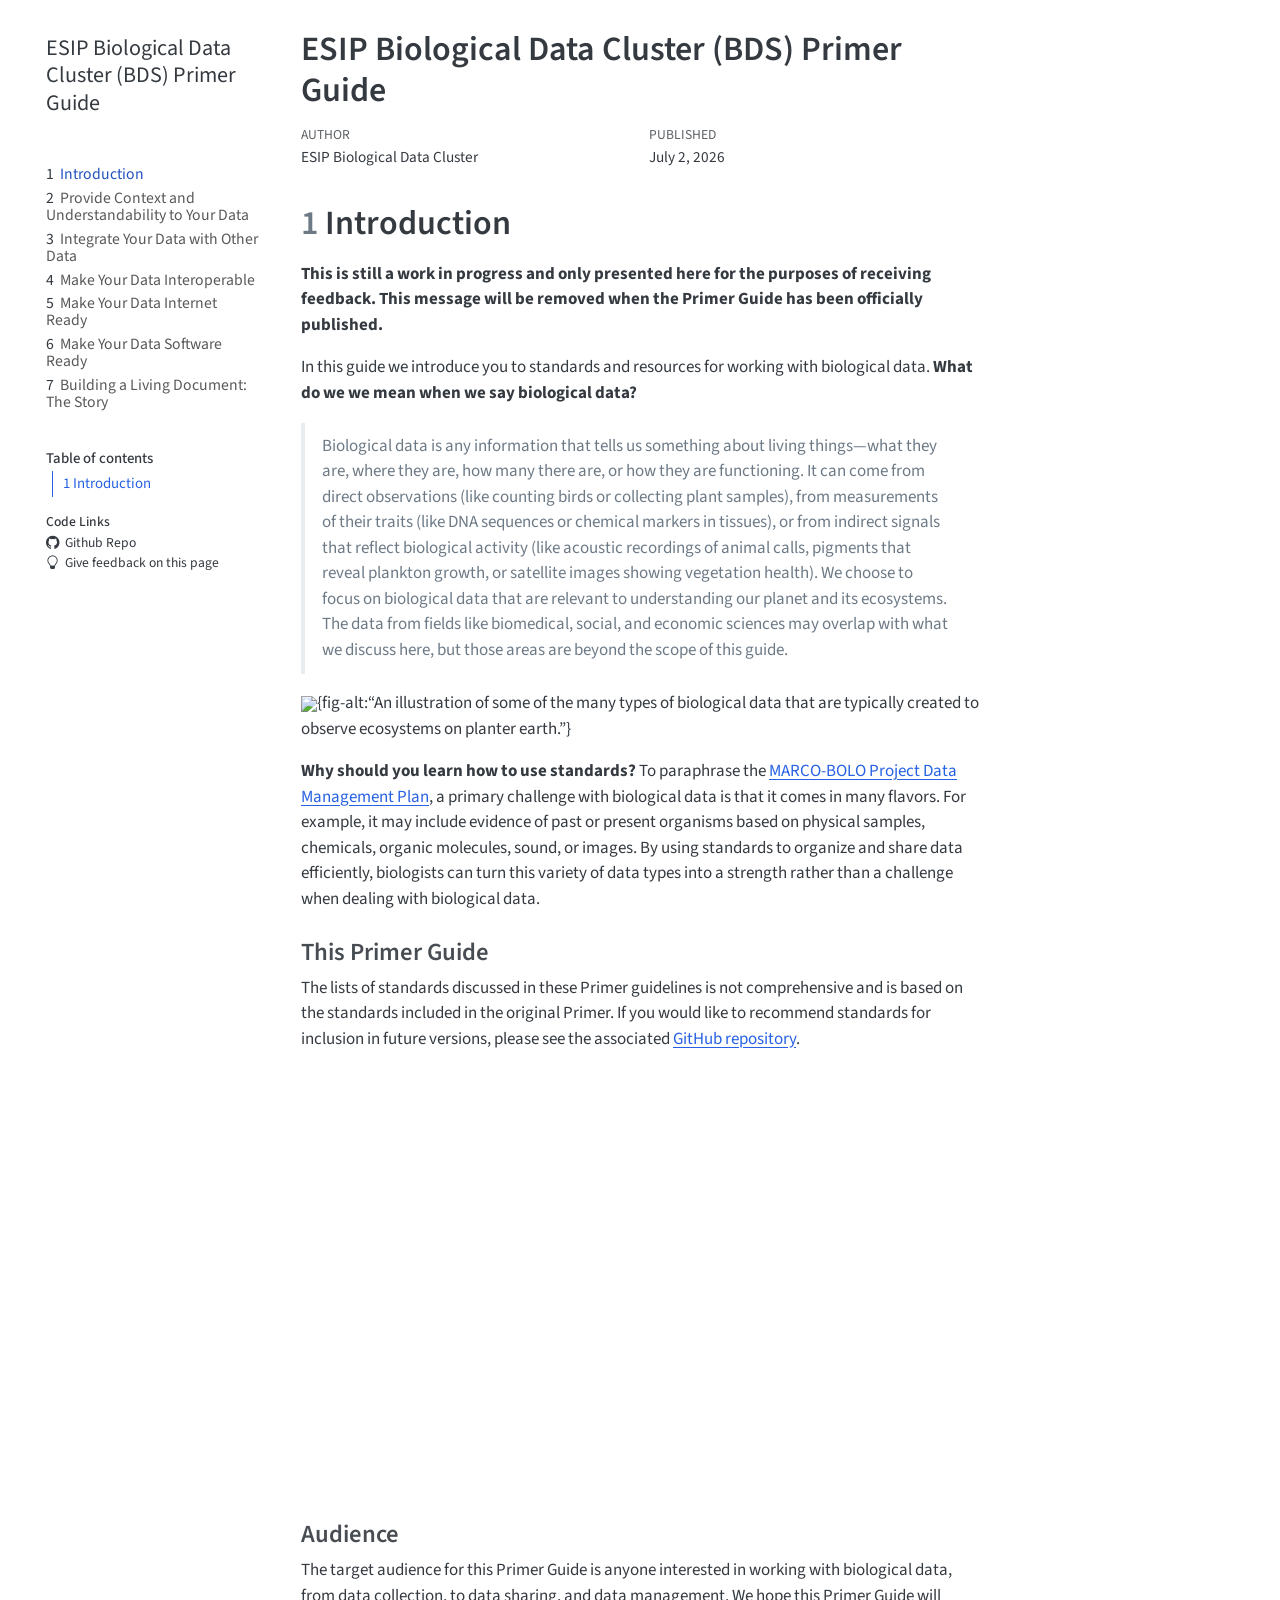
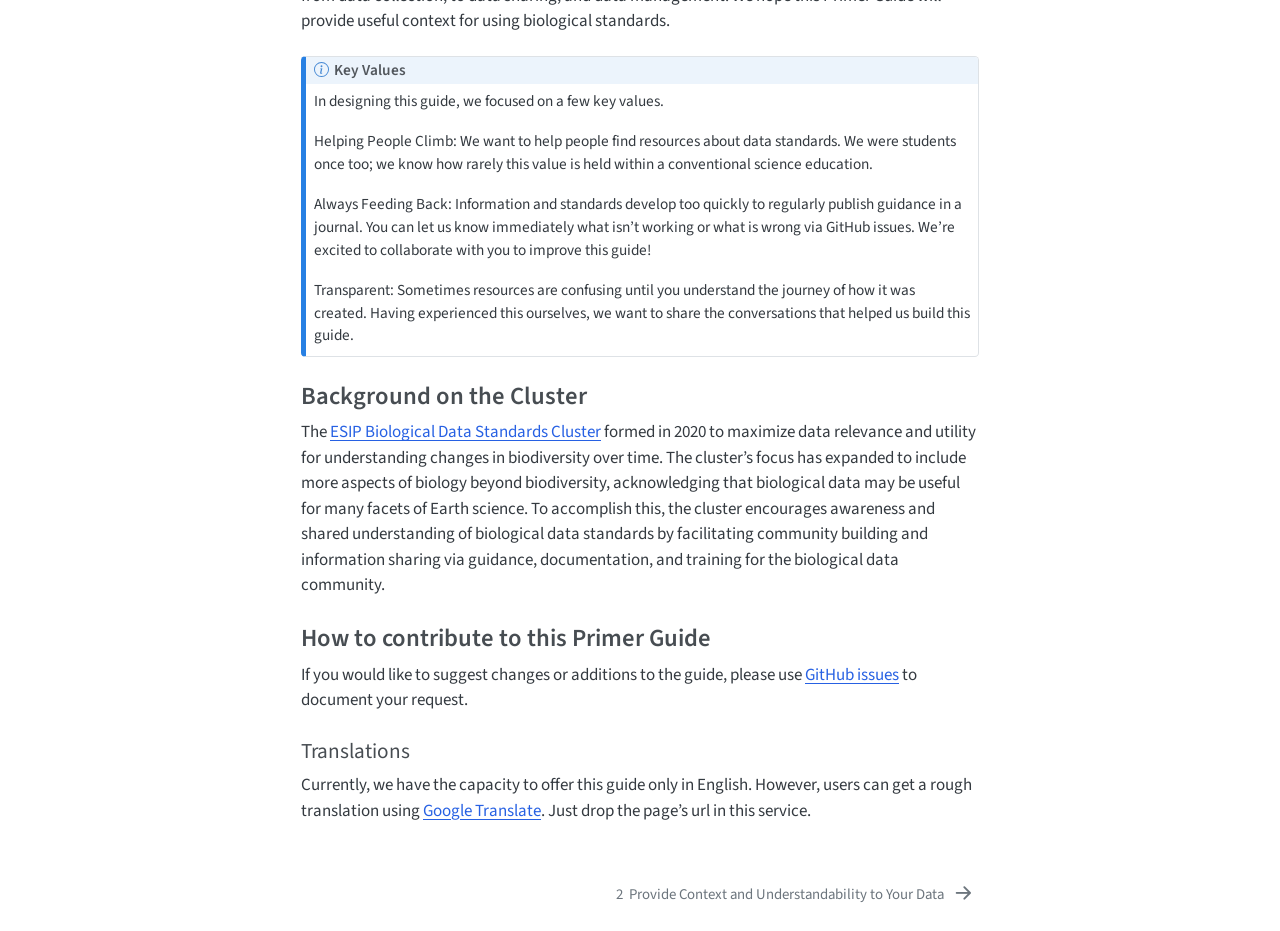
==== commit 4c8ace2f: "Built site for gh-pages" ====
--- a/index.html
+++ b/index.html
@@ -7,7 +7,7 @@
 <meta name="viewport" content="width=device-width, initial-scale=1.0, user-scalable=yes">
 
 <meta name="author" content="ESIP Biological Data Cluster">
-<meta name="dcterms.date" content="2026-03-02">
+<meta name="dcterms.date" content="2026-07-02">
 
 <title>ESIP Biological Data Cluster (BDS) Primer Guide</title>
 <style>
@@ -43,7 +43,7 @@
 <link href="site_libs/quarto-html/quarto-syntax-highlighting-ed96de9b727972fe78a7b5d16c58bf87.css" rel="stylesheet" id="quarto-text-highlighting-styles">
 <script src="site_libs/bootstrap/bootstrap.min.js"></script>
 <link href="site_libs/bootstrap/bootstrap-icons.css" rel="stylesheet">
-<link href="site_libs/bootstrap/bootstrap-00ccf60c28c3bdf2d57f5131fbf16f11.min.css" rel="stylesheet" append-hash="true" id="quarto-bootstrap" data-mode="light">
+<link href="site_libs/bootstrap/bootstrap-3ee1dfb4c30929c7e8d4249c27096de4.min.css" rel="stylesheet" append-hash="true" id="quarto-bootstrap" data-mode="light">
 <link href="site_libs/quarto-contrib/fontawesome6-1.2.0/all.min.css" rel="stylesheet">
 <link href="site_libs/quarto-contrib/fontawesome6-1.2.0/latex-fontsize.css" rel="stylesheet">
 <script id="quarto-search-options" type="application/json">{
@@ -147,6 +147,12 @@
  <span class="menu-text"><span class="chapter-number">6</span>&nbsp; <span class="chapter-title">Make Your Data Software Ready</span></span></a>
   </div>
 </li>
+        <li class="sidebar-item">
+  <div class="sidebar-item-container"> 
+  <a href="./process.html" class="sidebar-item-text sidebar-link">
+ <span class="menu-text"><span class="chapter-number">7</span>&nbsp; <span class="chapter-title">Building a Living Document: The Story</span></span></a>
+  </div>
+</li>
     </ul>
     </div>
     <nav id="TOC" role="doc-toc" class="toc-active">
@@ -189,7 +195,7 @@
     <div>
     <div class="quarto-title-meta-heading">Published</div>
     <div class="quarto-title-meta-contents">
-      <p class="date">March 2, 2026</p>
+      <p class="date">July 2, 2026</p>
     </div>
   </div>
   
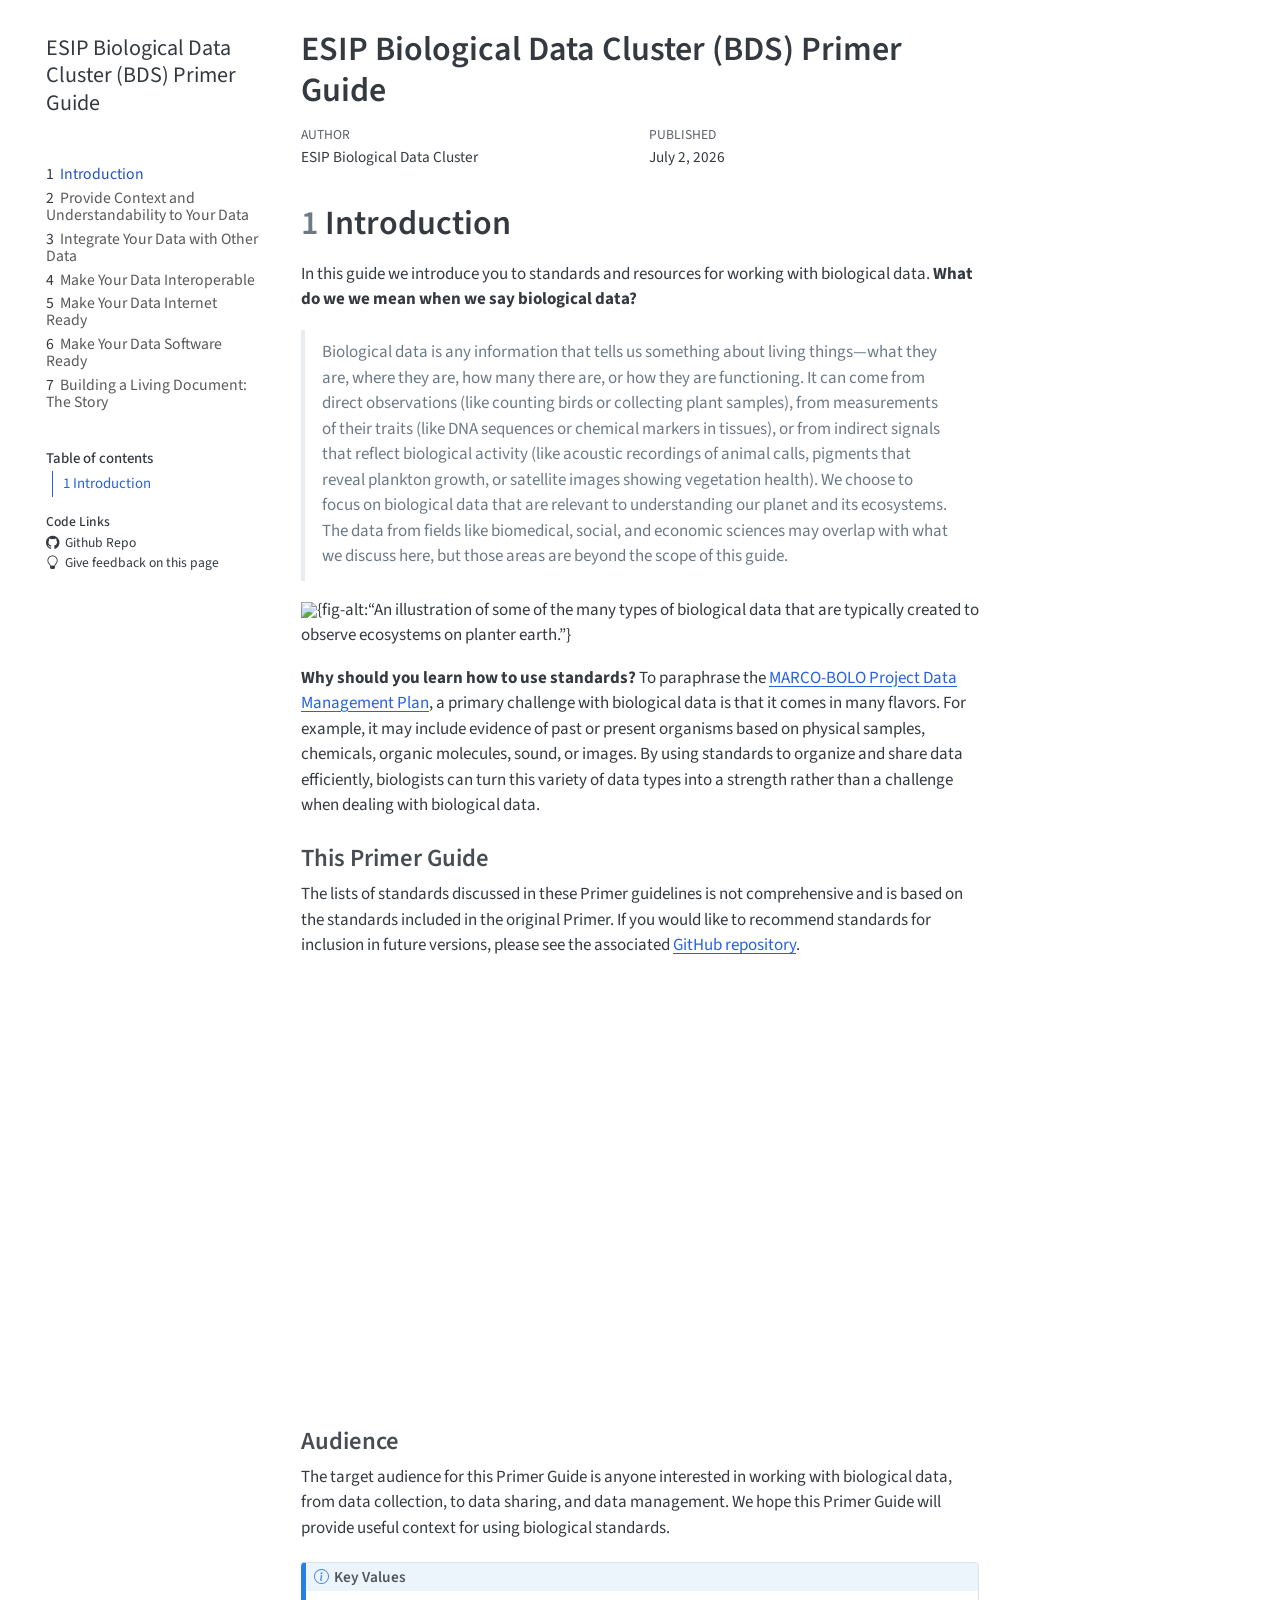
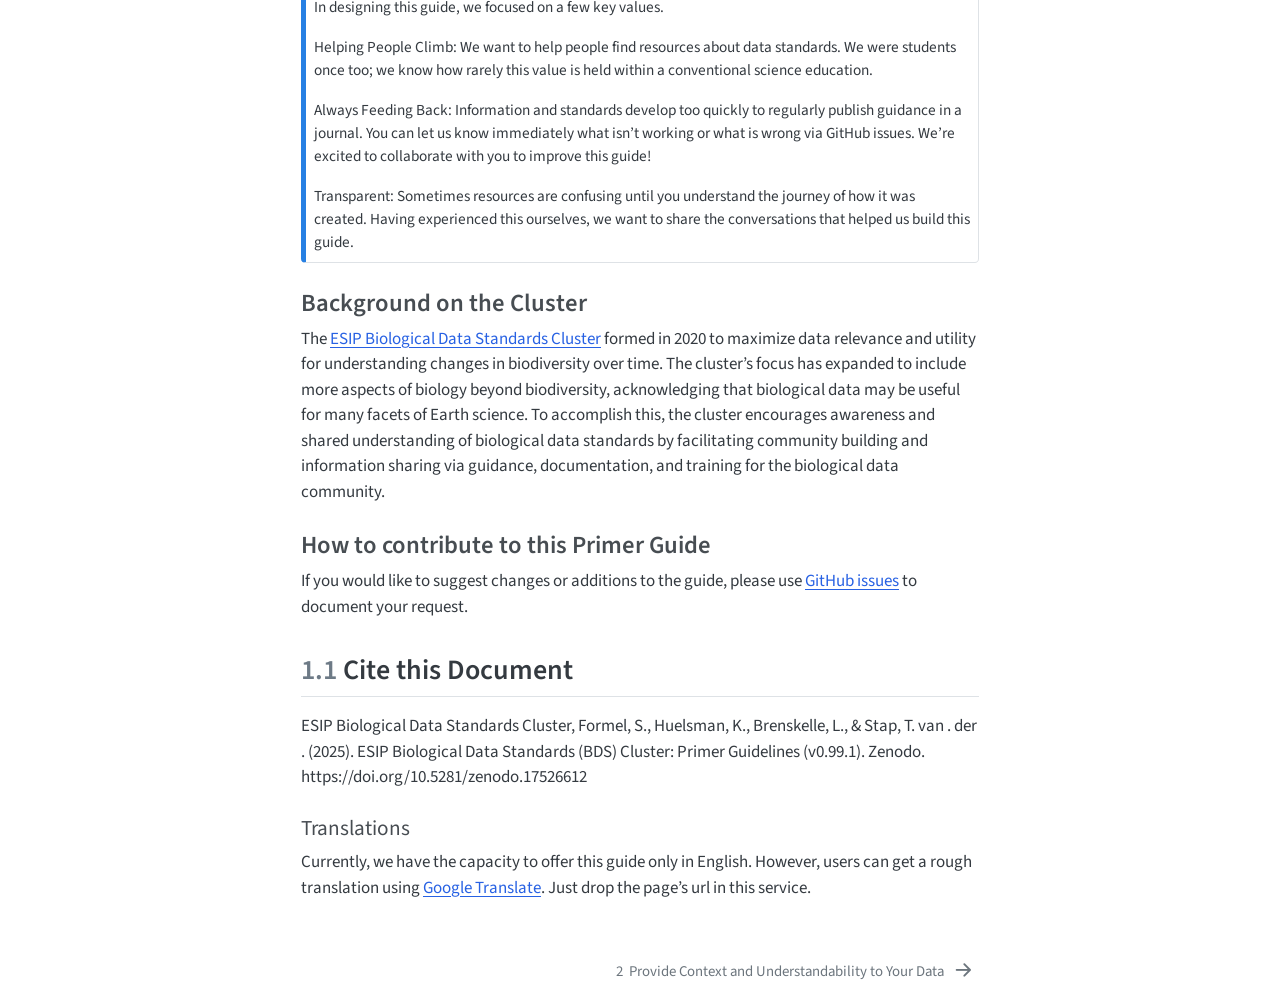
==== commit 091af5ba: "Built site for gh-pages" ====
--- a/index.html
+++ b/index.html
@@ -165,6 +165,7 @@
   <li><a href="#audience" id="toc-audience" class="nav-link" data-scroll-target="#audience">Audience</a></li>
   <li><a href="#background-on-the-cluster" id="toc-background-on-the-cluster" class="nav-link" data-scroll-target="#background-on-the-cluster">Background on the Cluster</a></li>
   <li><a href="#how-to-contribute-to-this-primer-guide" id="toc-how-to-contribute-to-this-primer-guide" class="nav-link" data-scroll-target="#how-to-contribute-to-this-primer-guide">How to contribute to this Primer Guide</a></li>
+  <li><a href="#cite-this-document" id="toc-cite-this-document" class="nav-link" data-scroll-target="#cite-this-document"><span class="header-section-number">1.1</span> Cite this Document</a></li>
   </ul></li>
   </ul>
 <div class="quarto-code-links"><h2>Code Links</h2><ul><li><a href="https://github.com/ESIPFed/bds-primer-best-practices"><i class="bi bi-github"></i>Github Repo</a></li><li><a href="https://github.com/ESIPFed/bds-primer-best-practices/issues/new/choose"><i class="bi bi-lightbulb"></i>Give feedback on this page</a></li></ul></div></nav>
@@ -209,7 +210,6 @@
 
 <section id="introduction" class="level1" data-number="1">
 <h1 data-number="1"><span class="header-section-number">1</span> Introduction</h1>
-<p><strong>This is still a work in progress and only presented here for the purposes of receiving feedback. This message will be removed when the Primer Guide has been officially published.</strong></p>
 <p>In this guide we introduce you to standards and resources for working with biological data. <strong>What do we we mean when we say biological data?</strong></p>
 <blockquote class="blockquote">
 <p>Biological data is any information that tells us something about living things—what they are, where they are, how many there are, or how they are functioning. It can come from direct observations (like counting birds or collecting plant samples), from measurements of their traits (like DNA sequences or chemical markers in tissues), or from indirect signals that reflect biological activity (like acoustic recordings of animal calls, pigments that reveal plankton growth, or satellite images showing vegetation health). We choose to focus on biological data that are relevant to understanding our planet and its ecosystems. The data from fields like biomedical, social, and economic sciences may overlap with what we discuss here, but those areas are beyond the scope of this guide.</p>
@@ -249,6 +249,10 @@
 <section id="how-to-contribute-to-this-primer-guide" class="level3">
 <h3 class="anchored" data-anchor-id="how-to-contribute-to-this-primer-guide">How to contribute to this Primer Guide</h3>
 <p>If you would like to suggest changes or additions to the guide, please use <a href="https://github.com/ESIPFed/bds-primer-best-practices/issues/new/choose">GitHub issues</a> to document your request.</p>
+</section>
+<section id="cite-this-document" class="level2" data-number="1.1">
+<h2 data-number="1.1" class="anchored" data-anchor-id="cite-this-document"><span class="header-section-number">1.1</span> Cite this Document</h2>
+<p>ESIP Biological Data Standards Cluster, Formel, S., Huelsman, K., Brenskelle, L., &amp; Stap, T. van . der . (2025). ESIP Biological Data Standards (BDS) Cluster: Primer Guidelines (v0.99.1). Zenodo. https://doi.org/10.5281/zenodo.17526612</p>
 <section id="translations" class="level4">
 <h4 class="anchored" data-anchor-id="translations">Translations</h4>
 <p>Currently, we have the capacity to offer this guide only in English. However, users can get a rough translation using <a href="https://translate.google.com/?sl=en&amp;tl=es&amp;op=websites">Google Translate</a>. Just drop the page’s url in this service.</p>
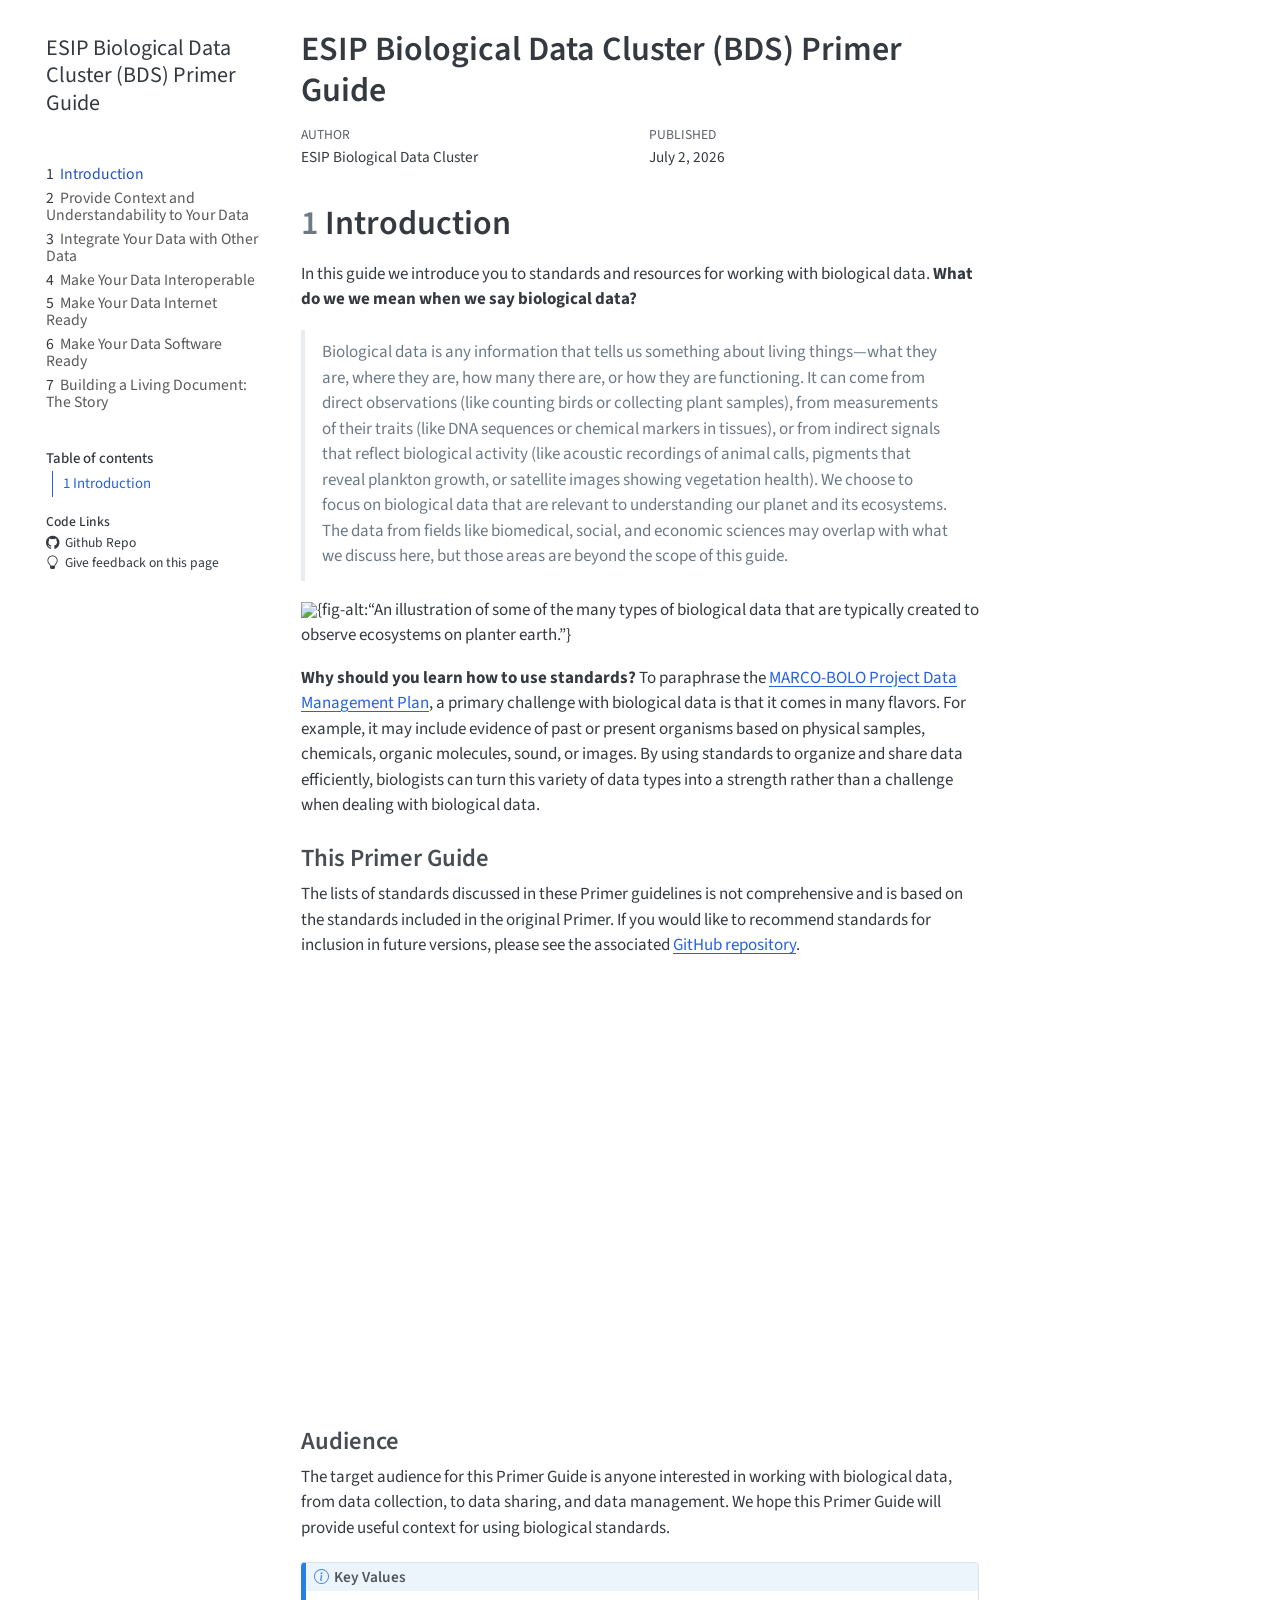
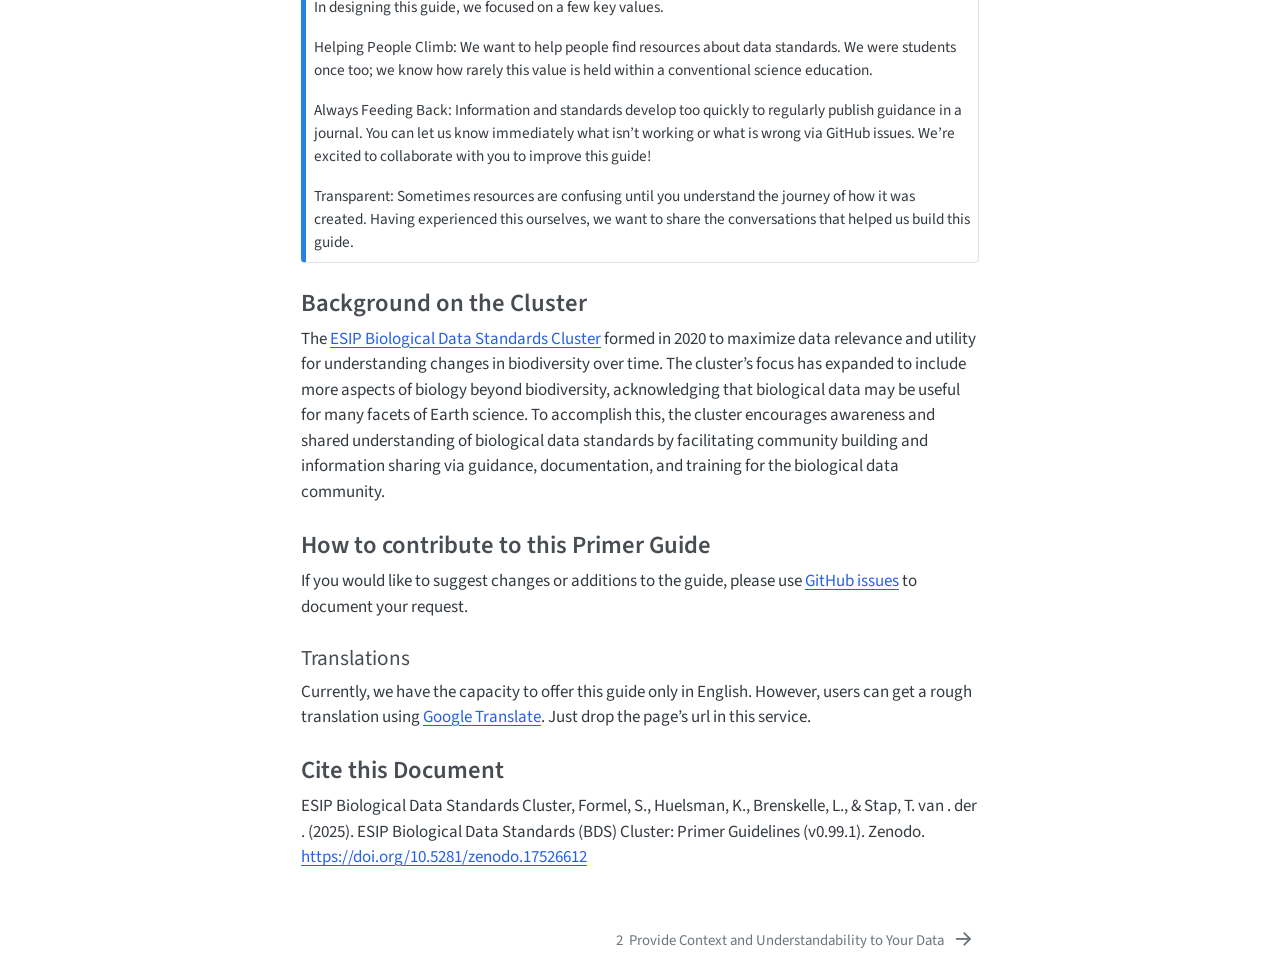
==== commit 9a81b5fa: "Built site for gh-pages" ====
--- a/index.html
+++ b/index.html
@@ -165,7 +165,7 @@
   <li><a href="#audience" id="toc-audience" class="nav-link" data-scroll-target="#audience">Audience</a></li>
   <li><a href="#background-on-the-cluster" id="toc-background-on-the-cluster" class="nav-link" data-scroll-target="#background-on-the-cluster">Background on the Cluster</a></li>
   <li><a href="#how-to-contribute-to-this-primer-guide" id="toc-how-to-contribute-to-this-primer-guide" class="nav-link" data-scroll-target="#how-to-contribute-to-this-primer-guide">How to contribute to this Primer Guide</a></li>
-  <li><a href="#cite-this-document" id="toc-cite-this-document" class="nav-link" data-scroll-target="#cite-this-document"><span class="header-section-number">1.1</span> Cite this Document</a></li>
+  <li><a href="#cite-this-document" id="toc-cite-this-document" class="nav-link" data-scroll-target="#cite-this-document">Cite this Document</a></li>
   </ul></li>
   </ul>
 <div class="quarto-code-links"><h2>Code Links</h2><ul><li><a href="https://github.com/ESIPFed/bds-primer-best-practices"><i class="bi bi-github"></i>Github Repo</a></li><li><a href="https://github.com/ESIPFed/bds-primer-best-practices/issues/new/choose"><i class="bi bi-lightbulb"></i>Give feedback on this page</a></li></ul></div></nav>
@@ -249,16 +249,16 @@
 <section id="how-to-contribute-to-this-primer-guide" class="level3">
 <h3 class="anchored" data-anchor-id="how-to-contribute-to-this-primer-guide">How to contribute to this Primer Guide</h3>
 <p>If you would like to suggest changes or additions to the guide, please use <a href="https://github.com/ESIPFed/bds-primer-best-practices/issues/new/choose">GitHub issues</a> to document your request.</p>
-</section>
-<section id="cite-this-document" class="level2" data-number="1.1">
-<h2 data-number="1.1" class="anchored" data-anchor-id="cite-this-document"><span class="header-section-number">1.1</span> Cite this Document</h2>
-<p>ESIP Biological Data Standards Cluster, Formel, S., Huelsman, K., Brenskelle, L., &amp; Stap, T. van . der . (2025). ESIP Biological Data Standards (BDS) Cluster: Primer Guidelines (v0.99.1). Zenodo. https://doi.org/10.5281/zenodo.17526612</p>
 <section id="translations" class="level4">
 <h4 class="anchored" data-anchor-id="translations">Translations</h4>
 <p>Currently, we have the capacity to offer this guide only in English. However, users can get a rough translation using <a href="https://translate.google.com/?sl=en&amp;tl=es&amp;op=websites">Google Translate</a>. Just drop the page’s url in this service.</p>
-
-
 </section>
+</section>
+<section id="cite-this-document" class="level3">
+<h3 class="anchored" data-anchor-id="cite-this-document">Cite this Document</h3>
+<p>ESIP Biological Data Standards Cluster, Formel, S., Huelsman, K., Brenskelle, L., &amp; Stap, T. van . der . (2025). ESIP Biological Data Standards (BDS) Cluster: Primer Guidelines (v0.99.1). Zenodo. <a href="https://doi.org/10.5281/zenodo.17526612">https://doi.org/10.5281/zenodo.17526612</a></p>
+
+
 </section>
 </section>
 
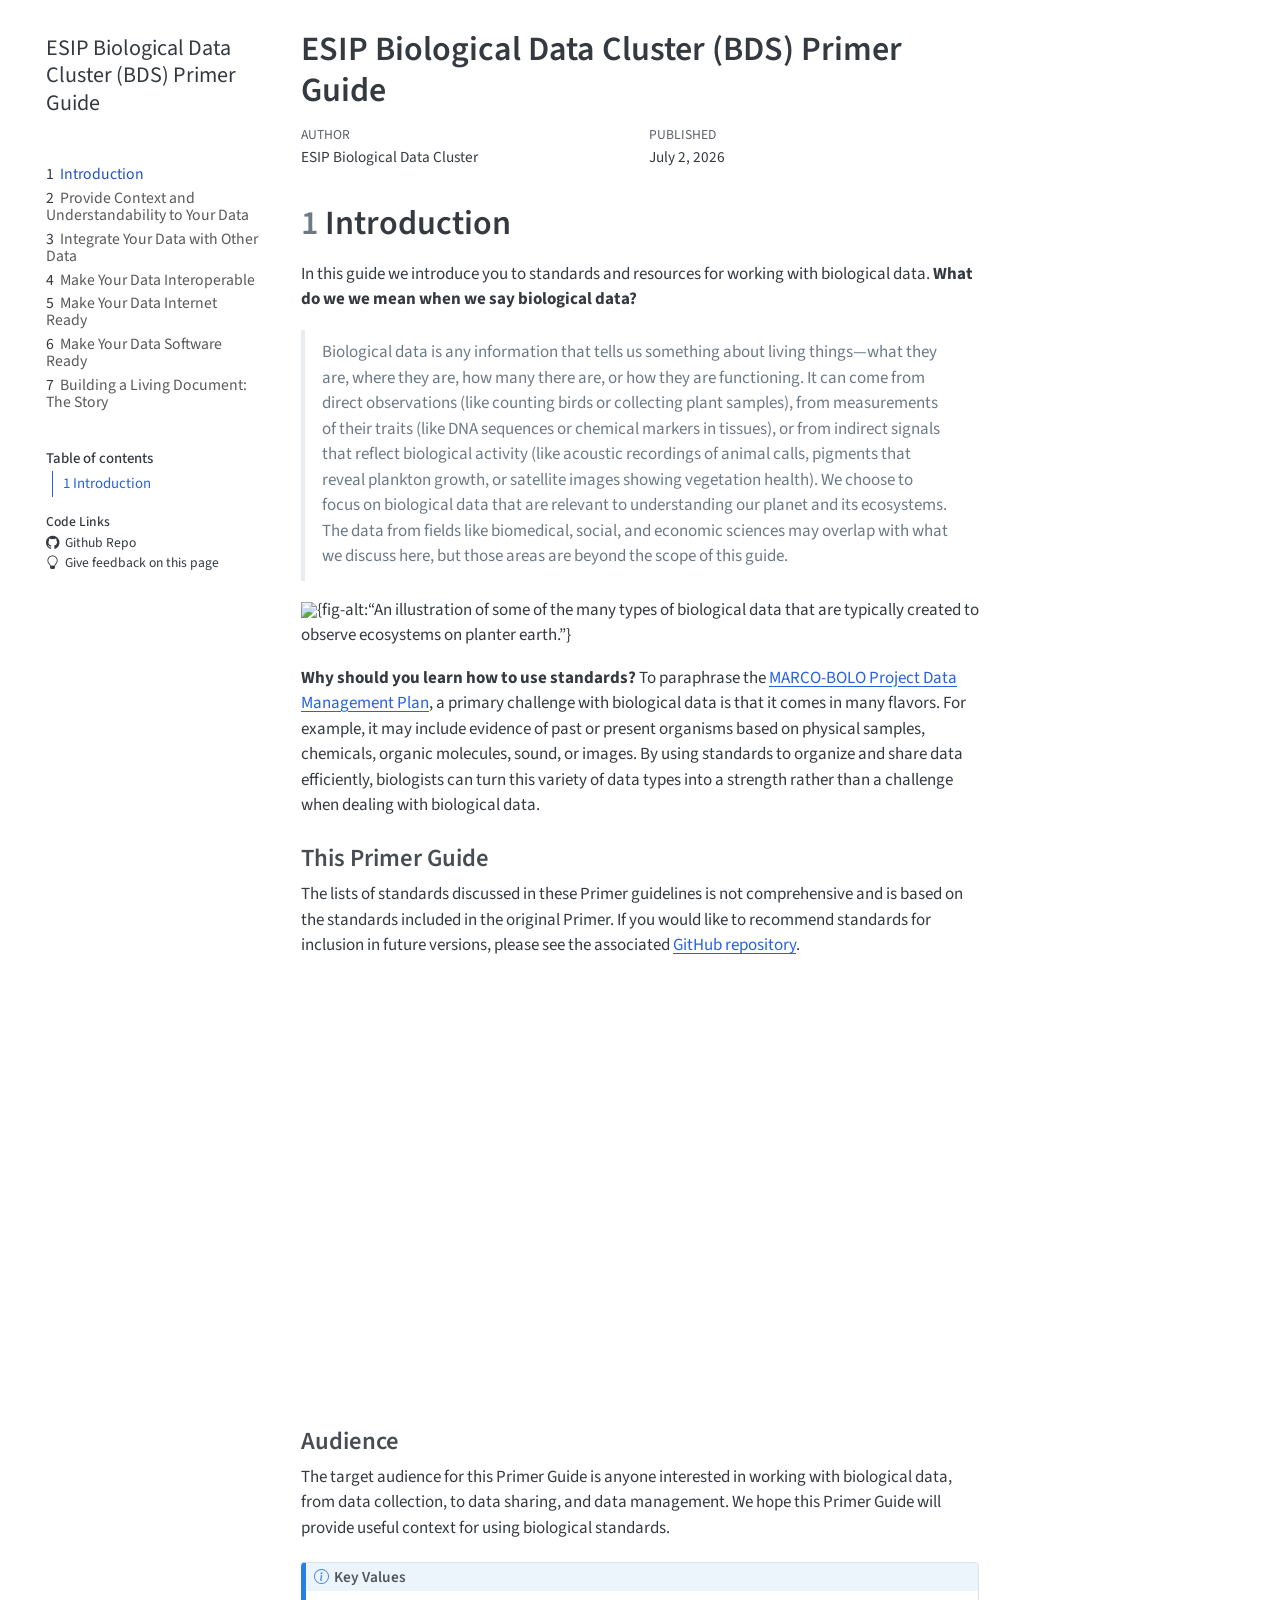
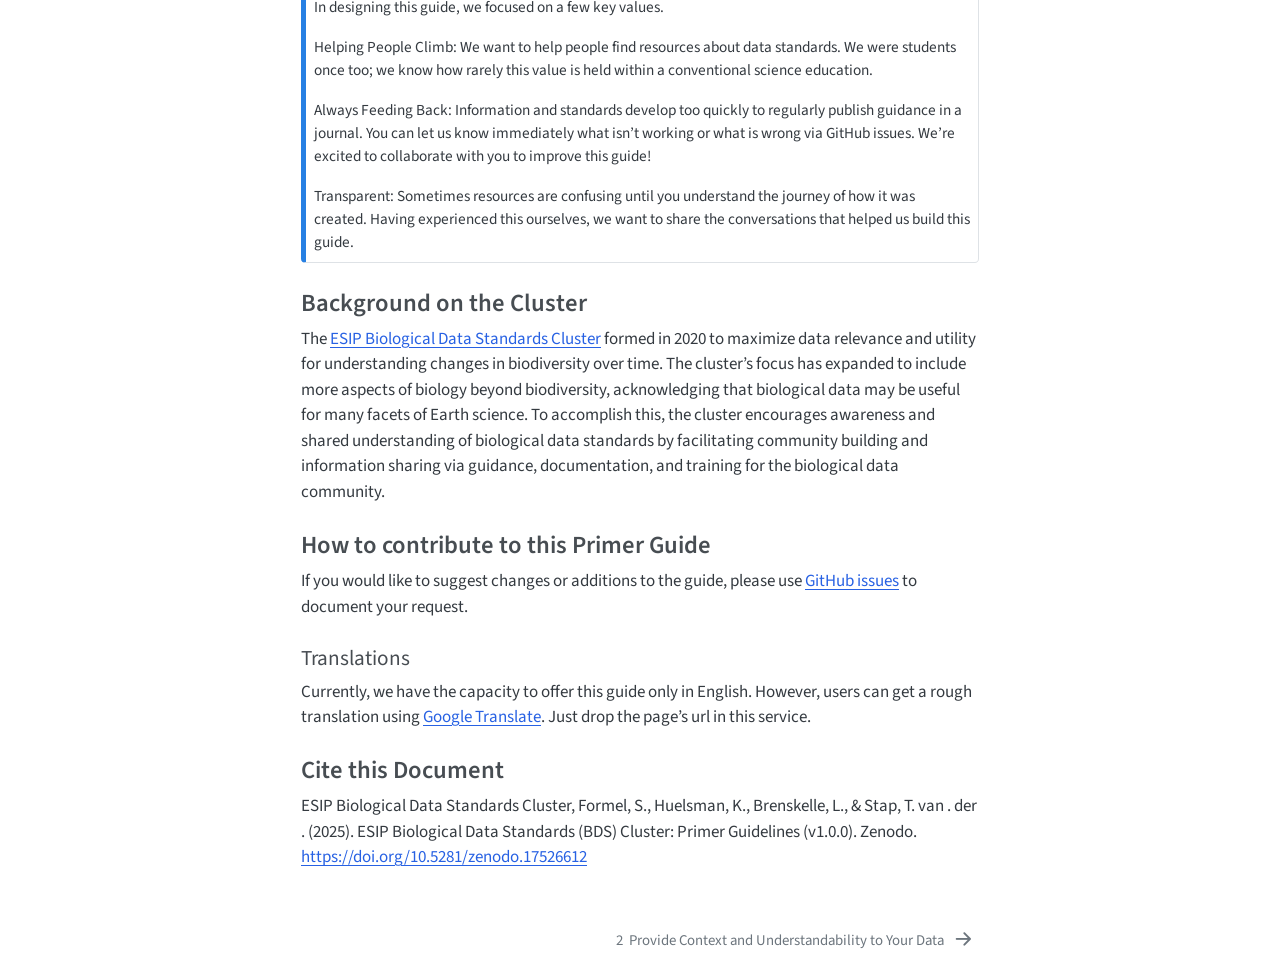
==== commit 460846ba: "Built site for gh-pages" ====
--- a/index.html
+++ b/index.html
@@ -256,7 +256,7 @@
 </section>
 <section id="cite-this-document" class="level3">
 <h3 class="anchored" data-anchor-id="cite-this-document">Cite this Document</h3>
-<p>ESIP Biological Data Standards Cluster, Formel, S., Huelsman, K., Brenskelle, L., &amp; Stap, T. van . der . (2025). ESIP Biological Data Standards (BDS) Cluster: Primer Guidelines (v0.99.1). Zenodo. <a href="https://doi.org/10.5281/zenodo.17526612">https://doi.org/10.5281/zenodo.17526612</a></p>
+<p>ESIP Biological Data Standards Cluster, Formel, S., Huelsman, K., Brenskelle, L., &amp; Stap, T. van . der . (2025). ESIP Biological Data Standards (BDS) Cluster: Primer Guidelines (v1.0.0). Zenodo. <a href="https://doi.org/10.5281/zenodo.17526612">https://doi.org/10.5281/zenodo.17526612</a></p>
 
 
 </section>
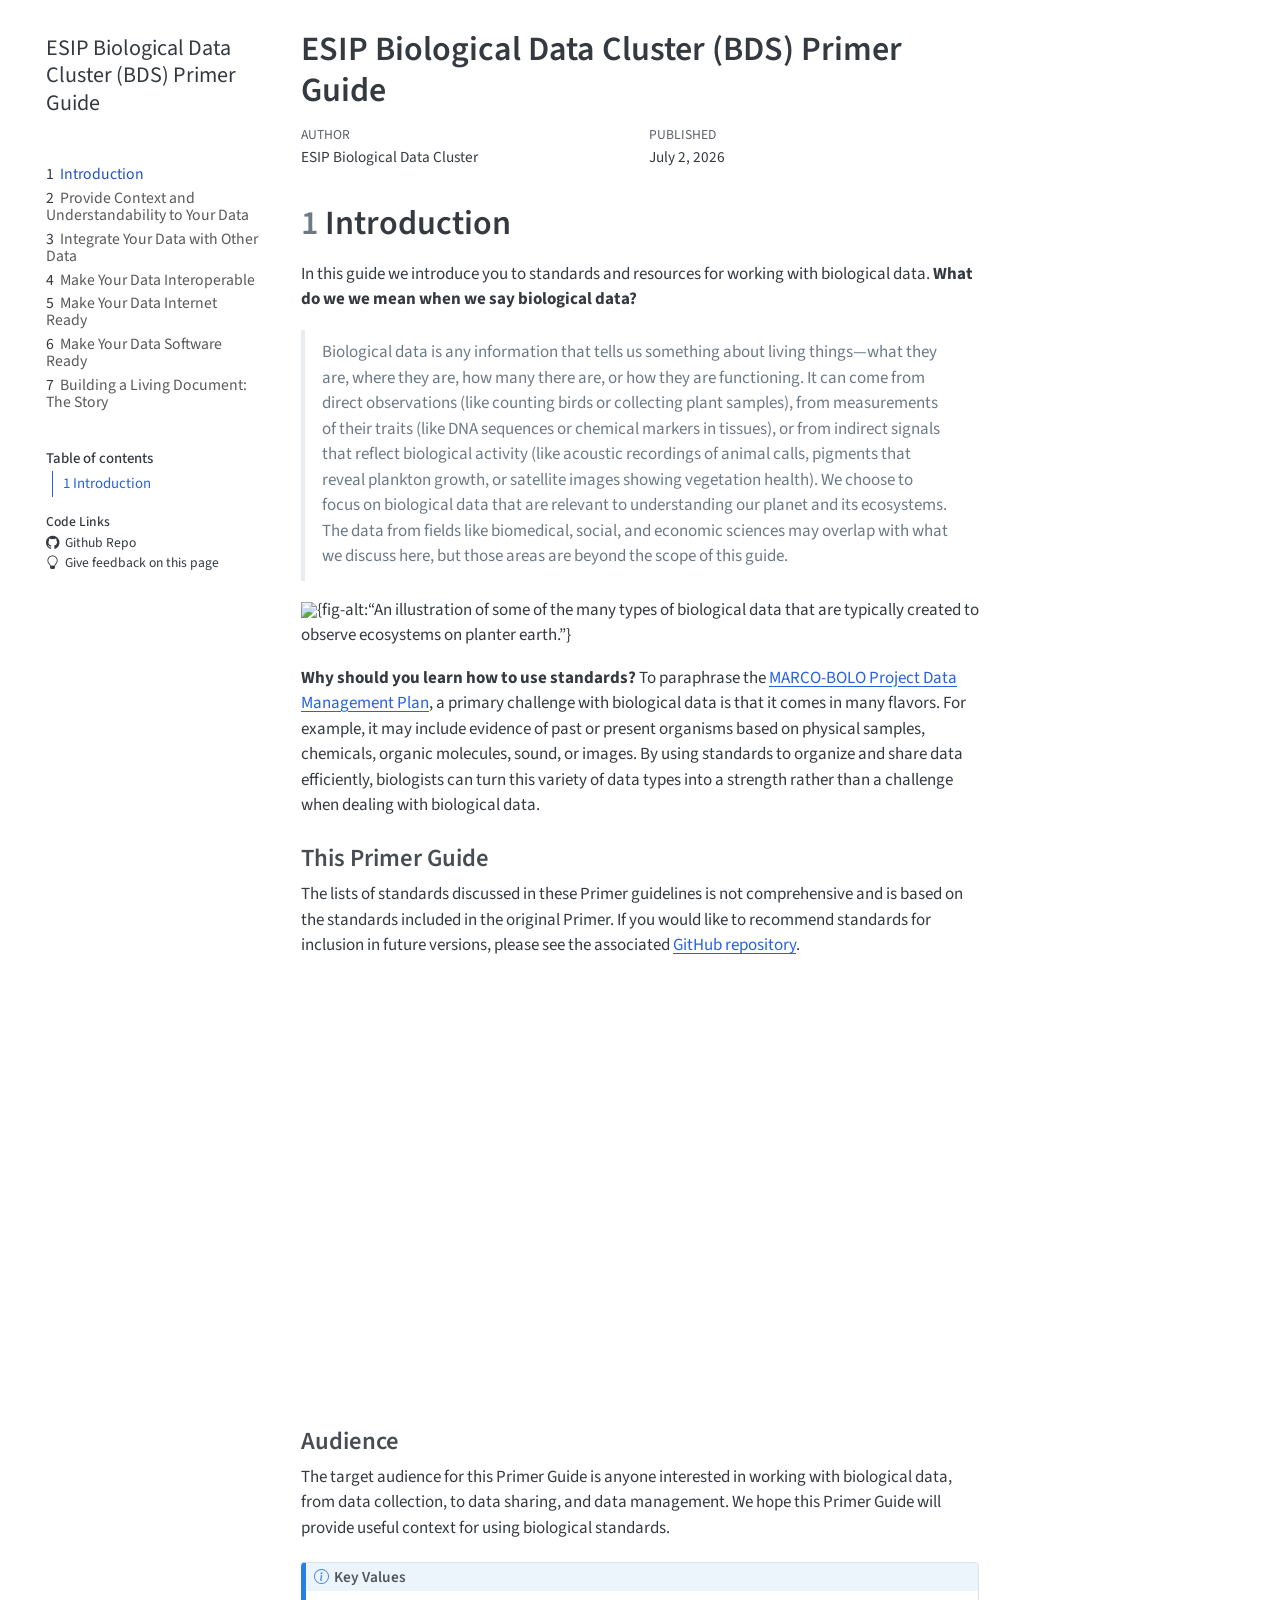
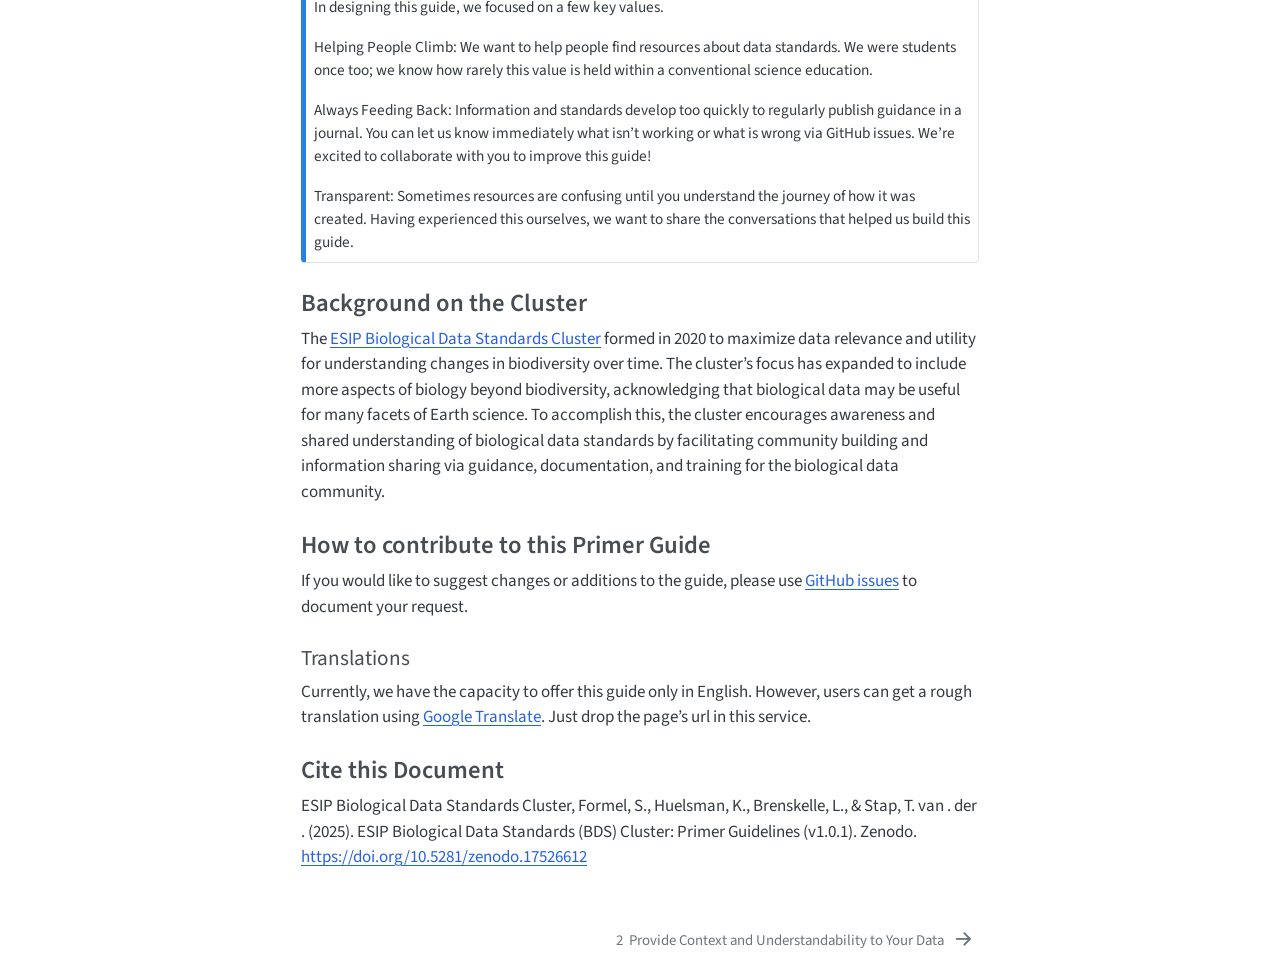
==== commit a8ea3864: "Built site for gh-pages" ====
--- a/index.html
+++ b/index.html
@@ -256,7 +256,7 @@
 </section>
 <section id="cite-this-document" class="level3">
 <h3 class="anchored" data-anchor-id="cite-this-document">Cite this Document</h3>
-<p>ESIP Biological Data Standards Cluster, Formel, S., Huelsman, K., Brenskelle, L., &amp; Stap, T. van . der . (2025). ESIP Biological Data Standards (BDS) Cluster: Primer Guidelines (v1.0.0). Zenodo. <a href="https://doi.org/10.5281/zenodo.17526612">https://doi.org/10.5281/zenodo.17526612</a></p>
+<p>ESIP Biological Data Standards Cluster, Formel, S., Huelsman, K., Brenskelle, L., &amp; Stap, T. van . der . (2025). ESIP Biological Data Standards (BDS) Cluster: Primer Guidelines (v1.0.1). Zenodo. <a href="https://doi.org/10.5281/zenodo.17526612">https://doi.org/10.5281/zenodo.17526612</a></p>
 
 
 </section>
